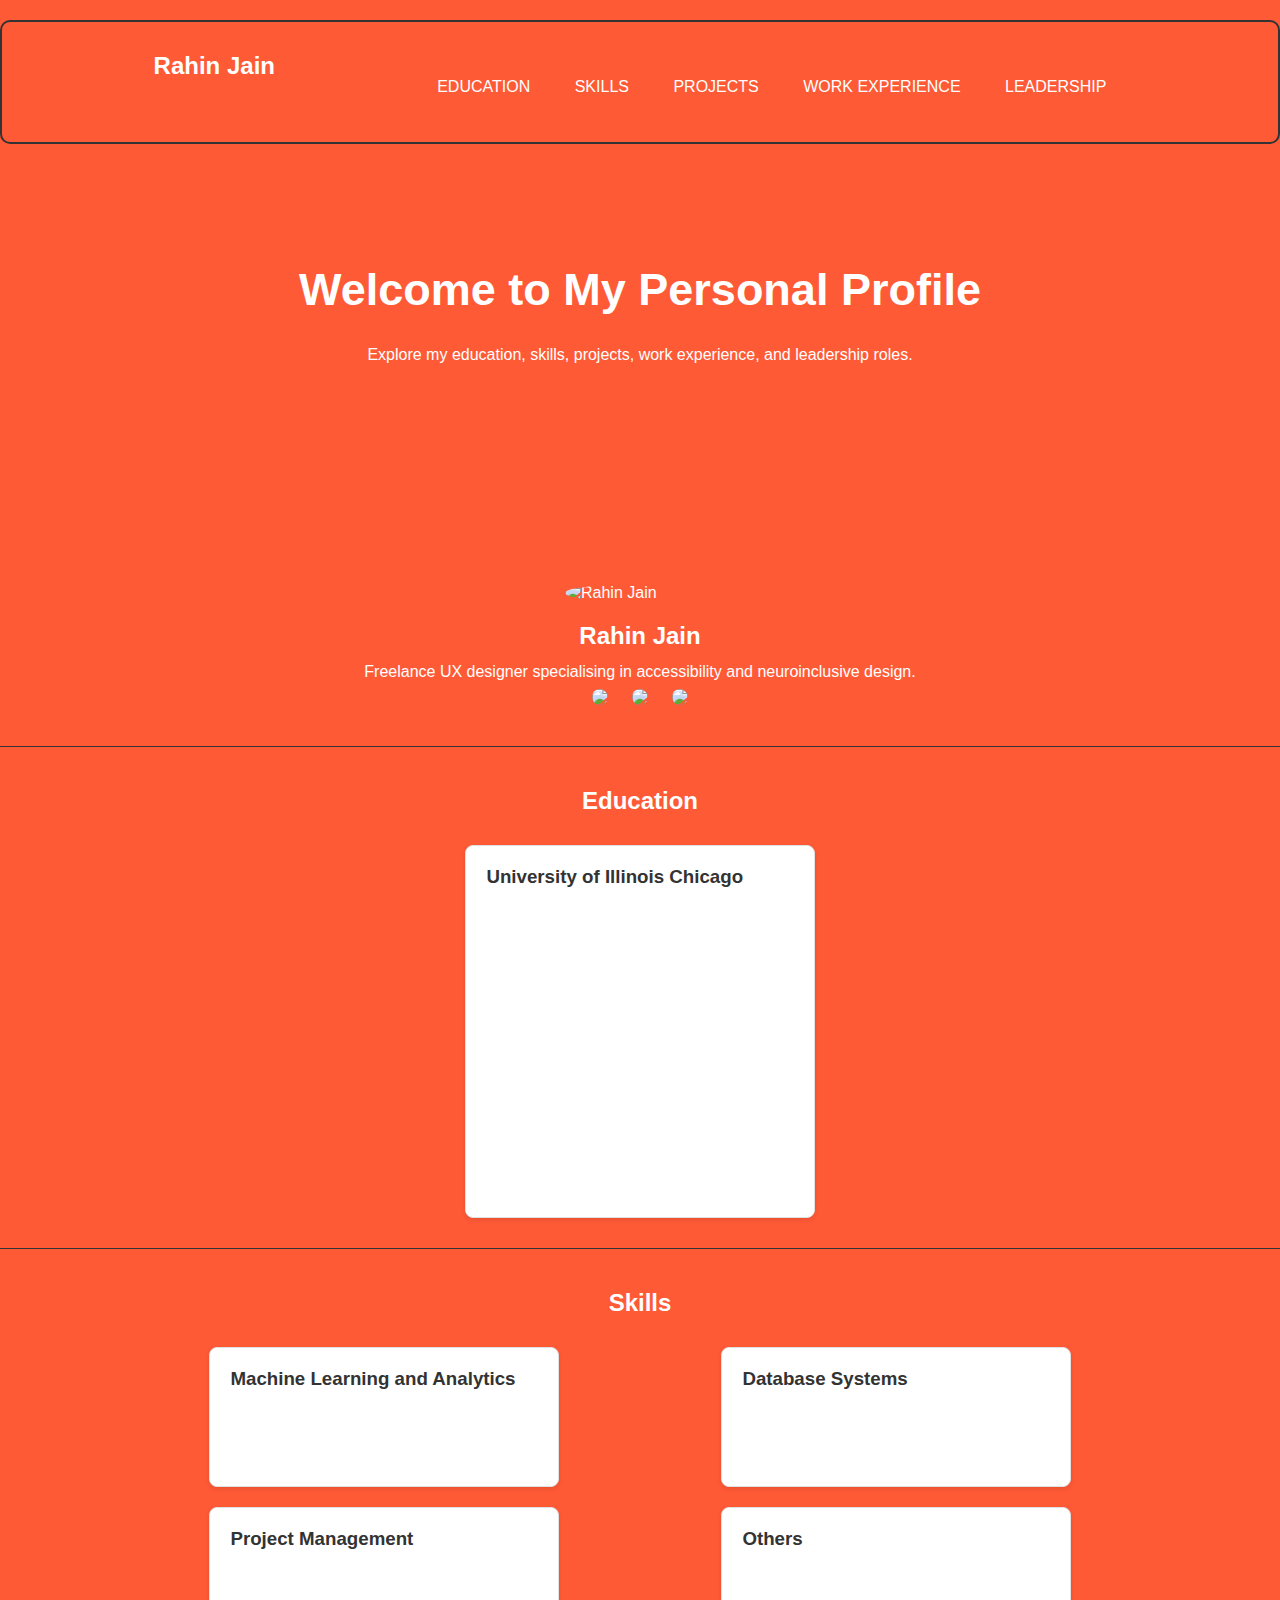
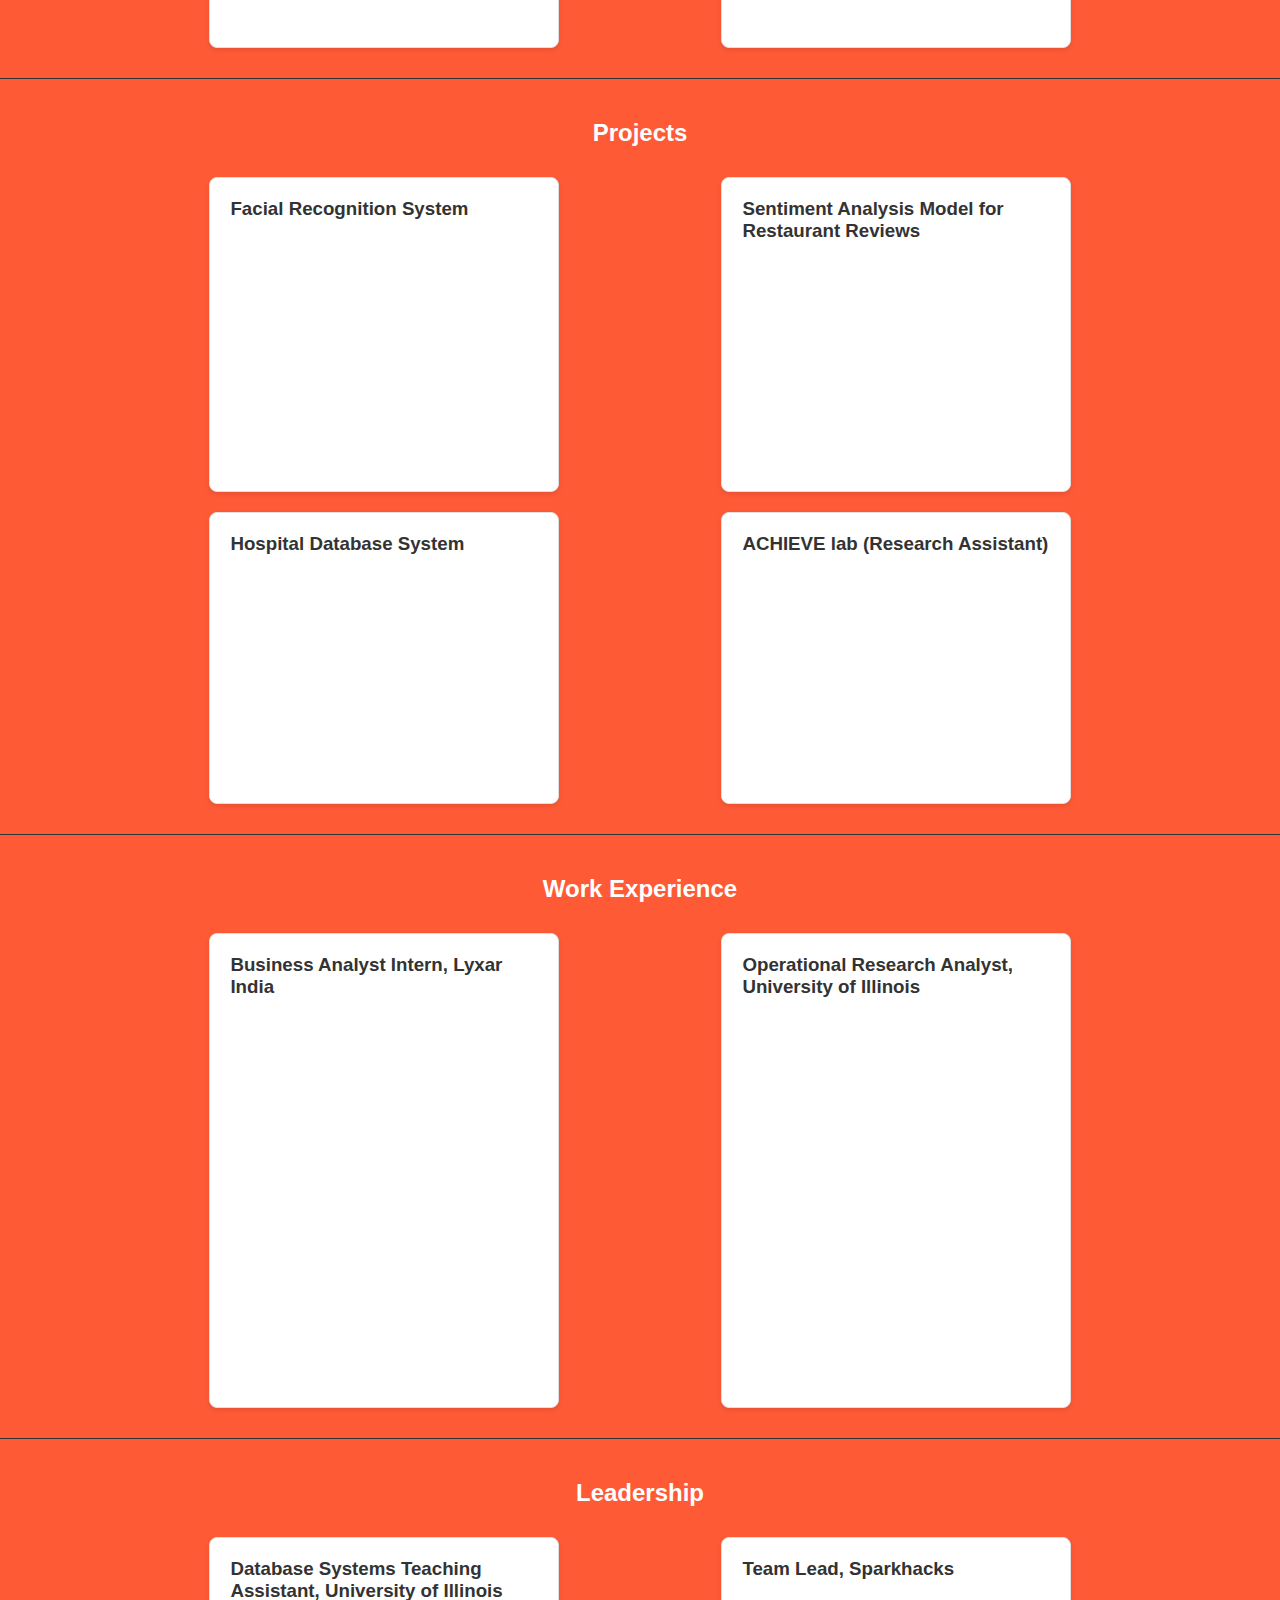
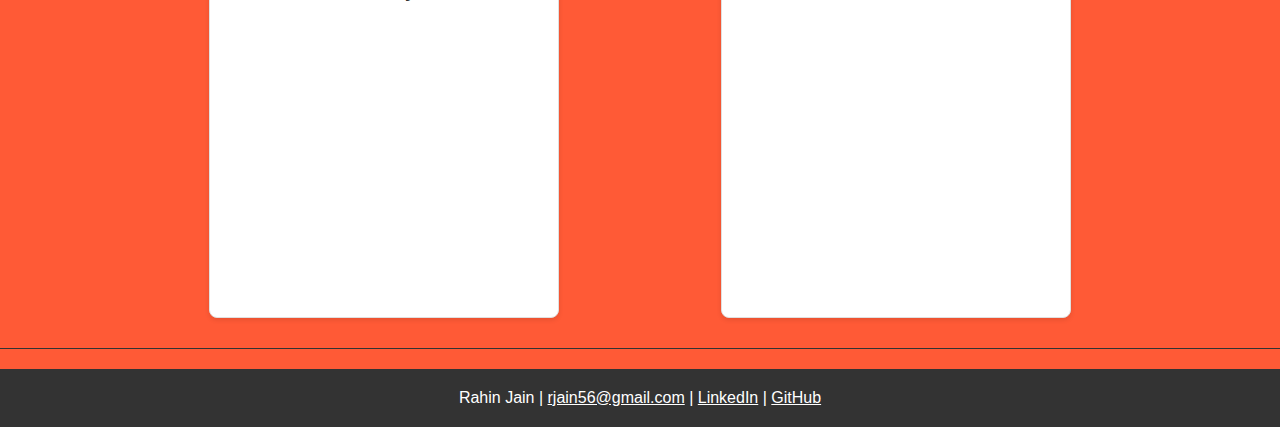
==== index.html @ bc5d3da3 "Update index.html" ====
<!DOCTYPE html>
<html lang="en">
<head>
    <meta charset="UTF-8">
    <meta name="viewport" content="width=device-width, initial-scale=1.0">
    <title>Rahin Jain's Personal Profile</title>
    <style>
        body {
            font-family: 'Arial', sans-serif;
            margin: 0;
            padding: 0;
            background-color: #ff5a36;
            color: #fff;
        }
        .container {
            width: 80%;
            margin: auto;
            overflow: hidden;
        }
        header {
            background: #ff5a36;
            color: #fff;
            padding: 30px;
            border: 2px solid #333; /* Customize border width and color */
            margin: 20px 0; /* Customize margins around the header box */
            border-radius: 10px; /* Customize the corner rounding */
        }
        header a {
            color: #fff;
            text-decoration: none;
            text-transform: uppercase;
            font-size: 16px;
        }
        header ul {
            padding: 0;
            list-style: none;
        }
        header li {
            display: inline;
            padding: 0 20px 0 20px;
        }
        header #branding {
            float: left;
        }
        header #branding h1 {
            margin: 0;
            font-size: 24px;
        }
        header nav {
            float: right;
            margin-top: 10px;
        }
        .showcase {
            background: #ff5a36;
            color: #fff;
            height: 300px;
            text-align: center;
            padding-top: 100px;
        }
        .showcase h1 {
            font-size: 45px;
            margin-top: 0;
        }
        .section {
            padding: 20px 0;
            border-bottom: #333 1px solid;
            background: #ff5a36;
        }
        .section h2 {
            text-align: center;
            margin-bottom: 20px;
            color: #fff;
        }
        .section p {
            line-height: 1.5em;
            margin-bottom: 10px;
            color: #fff;
        }
        .section .section-content {
            display: flex;
            justify-content: space-around;
            flex-wrap: wrap;
        }
        .section .card {
            background: #fff;
            color: #333;
            border: 1px solid #e0e0e0;
            border-radius: 8px;
            box-shadow: 0 2px 5px rgba(0, 0, 0, 0.1);
            margin: 10px;
            padding: 20px;
            width: 30%;
        }
        .section .card h3 {
            margin-top: 0;
        }
        .contact-info {
            display: flex;
            justify-content: center;
            align-items: center;
            flex-direction: column;
        }
        .contact-info img {
            border-radius: 50%;
            margin-bottom: 15px;
        }
        .contact-info h2 {
            margin: 5px 0;
        }
        .contact-info p {
            margin: 5px 0;
        }
        .contact-info a {
            color: #fff;
            margin: 5px 10px;
            font-size: 24px;
            text-decoration: none;
        }
        footer {
            background: #333;
            color: #fff;
            text-align: center;
            padding: 20px 0;
            margin-top: 20px;
        }
        footer p {
            margin: 0;
        }
    </style>
</head>
<body>
<header>
    <div class="container">
        <div id="branding">
            <h1>Rahin Jain</h1>
        </div>
        <nav>
            <ul>
                <li><a href="#education">Education</a></li>
                <li><a href="#skills">Skills</a></li>
                <li><a href="#projects">Projects</a></li>
                <li><a href="#experience">Work Experience</a></li>
                <li><a href="#leadership">Leadership</a></li>
            </ul>
        </nav>
    </div>
</header>

<section class="showcase">
    <div class="container">
        <h1>Welcome to My Personal Profile</h1>
        <p>Explore my education, skills, projects, work experience, and leadership roles.</p>
    </div>
</section>

<section id="contact" class="section">
    <div class="container">
        <div class="contact-info">
            <img src="your-image-url" alt="Rahin Jain" width="150">
            <h2>Rahin Jain</h2>
            <p>Freelance UX designer specialising in accessibility and neuroinclusive design.</p>
            <div>
                <a href="mailto:rjain56@gmail.com"><img src="https://img.icons8.com/material-rounded/24/ffffff/filled-message.png" /></a>
                <a href="https://www.linkedin.com/in/rahinj/"><img src="https://img.icons8.com/material-rounded/24/ffffff/linkedin.png" /></a>
                <a href="https://github.com/JRahin735"><img src="https://img.icons8.com/material-rounded/24/ffffff/github.png" /></a>
            </div>
        </div>
    </div>
</section>

<section id="education" class="section">
    <div class="container">
        <h2>Education</h2>
        <div class="section-content">
            <div class="card">
                <h3>University of Illinois Chicago</h3>
                <p><strong>Bachelor of Science in Computer Science, Minor in Business Analytics</strong></p>
                <p>GPA: 3.9</p>
                <p>May 2025</p>
                <p>Chancellor’s Student Service and Leadership Award 2024</p>
                <p>Courses: Data Science, Data Visualization, Machine Learning, Linear Algebra, Database Systems, Cloud Computing</p>
            </div>
        </div>
    </div>
</section>

<section id="skills" class="section">
    <div class="container">
        <h2>Skills</h2>
        <div class="section-content">
            <div class="card">
                <h3>Machine Learning and Analytics</h3>
                <p>Python (Tensorflow, OpenCV, Seaborn, sklearn), Power BI, Excel</p>
            </div>
            <div class="card">
                <h3>Database Systems</h3>
                <p>Google Cloud Platform, SQL (servers, MySQL, SQLite), MongoDB</p>
            </div>
            <div class="card">
                <h3>Project Management</h3>
                <p>Trello, Budget Management, Documentation, PowerPoint</p>
            </div>
            <div class="card">
                <h3>Others</h3>
                <p>Java (Software Design), Scala (Cloud Computing), C/C++ (OOPS), GitHub</p>
            </div>
        </div>
    </div>
</section>

<section id="projects" class="section">
    <div class="container">
        <h2>Projects</h2>
        <div class="section-content">
            <div class="card">
                <h3>Facial Recognition System</h3>
                <p>Python: OpenCV, NumPy</p>
                <p>Trained an LBPH face recognizer, and implemented real-time face detection and recognition with a Haar Cascade.</p>
                <p>Automated the addition of unrecognized faces to retrain the recognizer for improving accuracy.</p>
            </div>
            <div class="card">
                <h3>Sentiment Analysis Model for Restaurant Reviews</h3>
                <p>Python: Tensorflow, sklearn</p>
                <p>Trained an ML model by implementing a neural network model to differentiate between positive/negative reviews.</p>
                <p>Utilized data pre-processing, tokenization, and LSTM architecture to achieve 88% accuracy and 36% loss.</p>
            </div>
            <div class="card">
                <h3>Hospital Database System</h3>
                <p>PHP, SQL</p>
                <p>Developed staff scheduling and progress tracking web applications using PHP and HTML/CSS/JS for hospitals.</p>
                <p>Integrated SQL database to the web application to allow efficient and real-time updation for varying users.</p>
            </div>
            <div class="card">
                <h3>ACHIEVE lab (Research Assistant)</h3>
                <p>Built object-oriented Python algorithms to find security issues in Verilog scripts and store in a MySQL database.</p>
                <p>Worked on AI algorithm improving efficiency of parser and providing possible fixes to issues logged in database.</p>
            </div>
        </div>
    </div>
</section>

<section id="experience" class="section">
    <div class="container">
        <h2>Work Experience</h2>
        <div class="section-content">
            <div class="card">
                <h3>Business Analyst Intern, Lyxar India</h3>
                <p>June 2024 - July 2024</p>
                <p>Achieved a 10% reduction in procurement costs by analyzing Chinese suppliers’ prices and shipping costs of hydraulic equipment and machinery and comparing them with manufacturing costs in India to optimize operations.</p>
                <p>Utilized Excel to analyze sales margins across diverse products, to determine the most profitable products.</p>
            </div>
            <div class="card">
                <h3>Operational Research Analyst, University of Illinois</h3>
                <p>July 2023 - May 2024</p>
                <p>Analyzed survey results curated from 2K+ stakeholders and identified issues with campus services using Power BI.</p>
                <p>Utilized PowerPoint to present research findings and pitched data-driven operational changes in student orientation and resource allocation to campus management in meetings and “Flame” conferences.</p>
                <p>Applied research results to ensure that the launch of new services meets current requirements.</p>
            </div>
        </div>
    </div>
</section>

<section id="leadership" class="section">
    <div class="container">
        <h2>Leadership</h2>
        <div class="section-content">
            <div class="card">
                <h3>Database Systems Teaching Assistant, University of Illinois</h3>
                <p>January 2023 - May 2024</p>
                <p>Guided 60 students with SQL/MongoDB database designs, and REST APIs, and helped establish GCP connections.</p>
                <p>Mentored students for technical projects by debugging, giving design feedback, and leading ideation workshops.</p>
            </div>
            <div class="card">
                <h3>Team Lead, Sparkhacks</h3>
                <p>August 2023 - February 2024</p>
                <p>Managed a team of 5 in an agile environment utilizing Trello for tasks, milestones, and deadline management.</p>
                <p>Negotiated sponsor agreements and maintained communication to ensure project funding and stay within a budget.</p>
                <p>Developed comprehensive documentation to streamline competition procedures, guidelines, and rules.</p>
            </div>
        </div>
    </div>
</section>

<footer>
    <div class="container">
        <p>Rahin Jain | <a href="mailto:rjain56@gmail.com" style="color: #fff;">rjain56@gmail.com</a> | <a href="https://www.linkedin.com/in/rahinj/" style="color: #fff;">LinkedIn</a> | <a href="https://github.com/JRahin735" style="color: #fff;">GitHub</a></p>
    </div>
</footer>
</body>
</html>
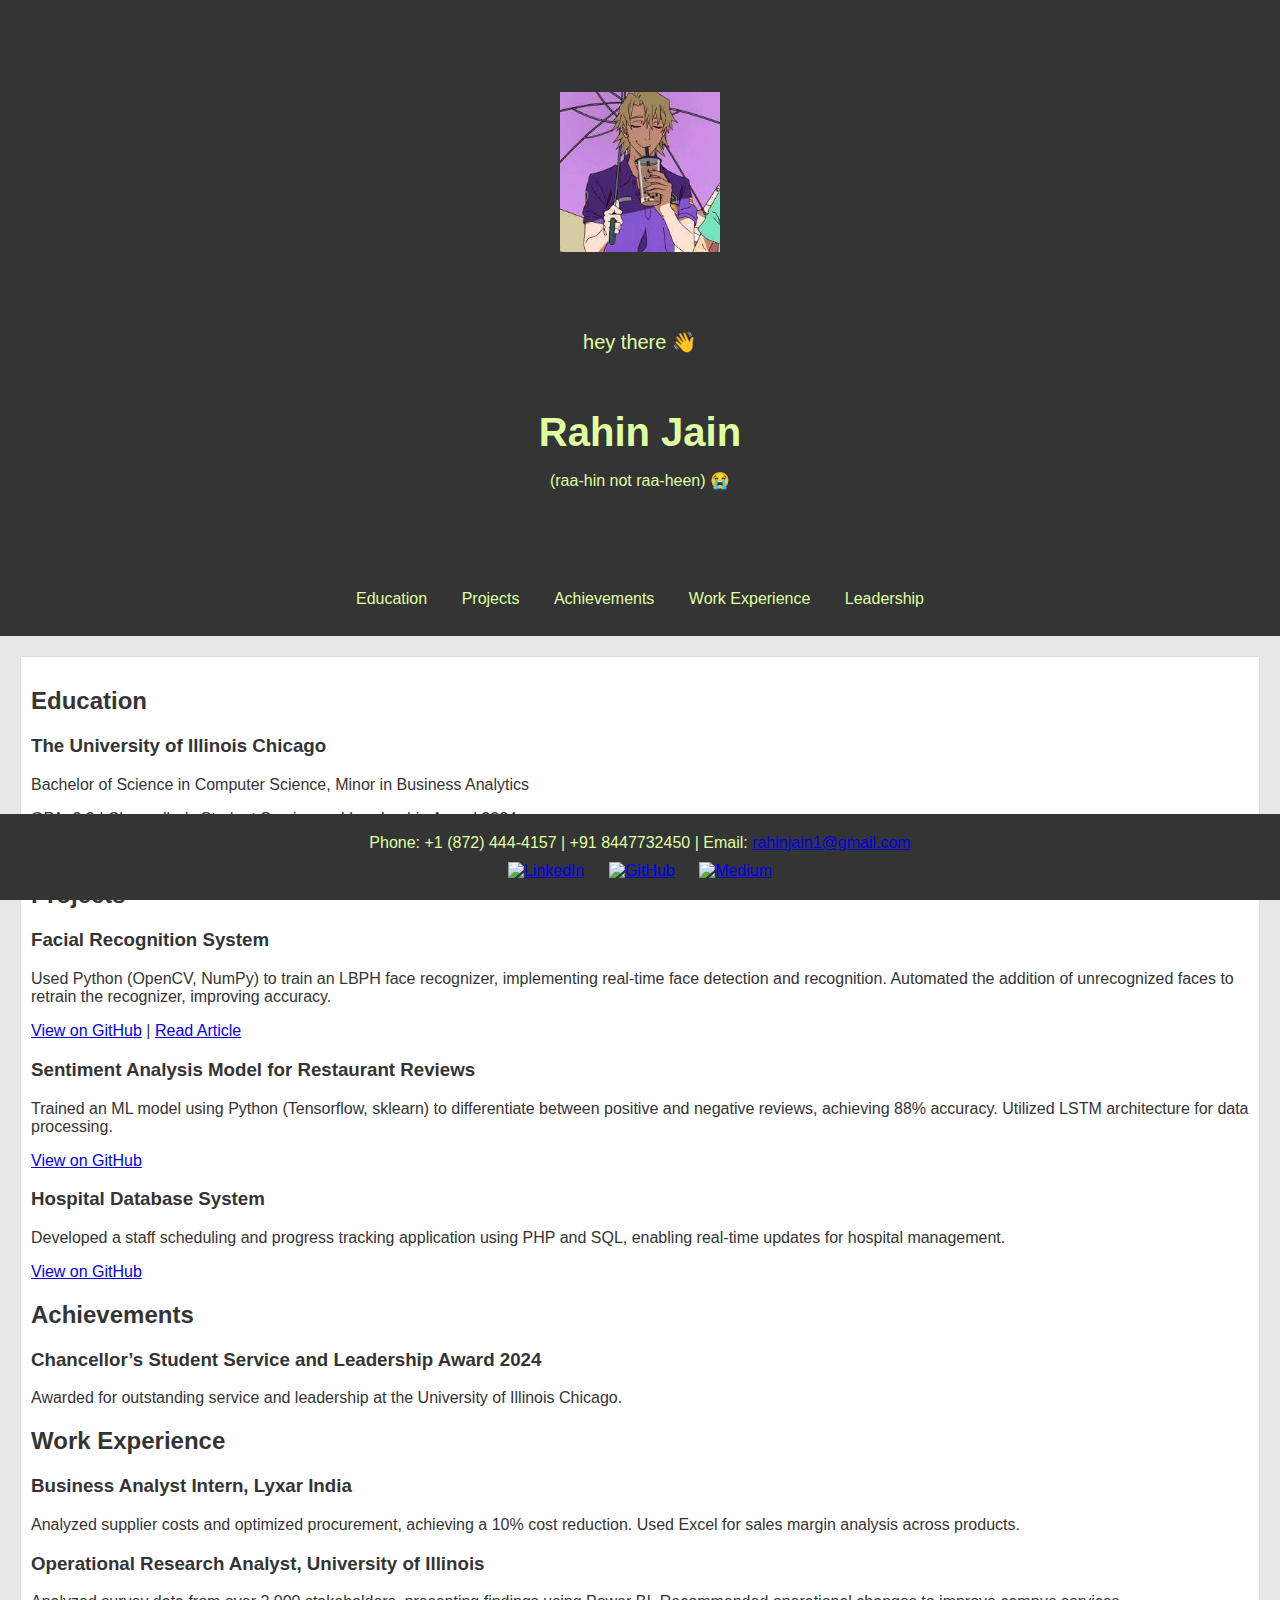
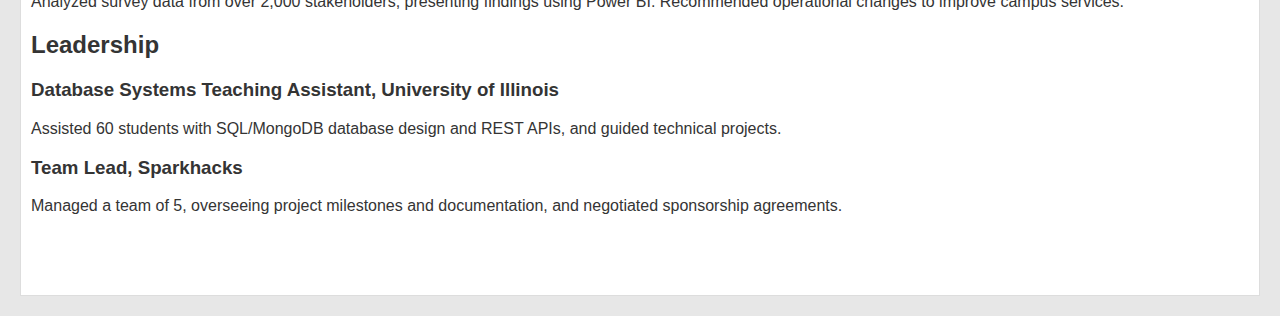
==== commit 851df786: "iteration 2" ====
--- a/index.html
+++ b/index.html
@@ -3,287 +3,114 @@
 <head>
     <meta charset="UTF-8">
     <meta name="viewport" content="width=device-width, initial-scale=1.0">
-    <title>Rahin Jain's Personal Profile</title>
-    <style>
-        body {
-            font-family: 'Arial', sans-serif;
-            margin: 0;
-            padding: 0;
-            background-color: #ff5a36;
-            color: #fff;
-        }
-        .container {
-            width: 80%;
-            margin: auto;
-            overflow: hidden;
-        }
-        header {
-            background: #ff5a36;
-            color: #fff;
-            padding: 30px;
-            border: 2px solid #333; /* Customize border width and color */
-            margin: 20px 0; /* Customize margins around the header box */
-            border-radius: 10px; /* Customize the corner rounding */
-        }
-        header a {
-            color: #fff;
-            text-decoration: none;
-            text-transform: uppercase;
-            font-size: 16px;
-        }
-        header ul {
-            padding: 0;
-            list-style: none;
-        }
-        header li {
-            display: inline;
-            padding: 0 20px 0 20px;
-        }
-        header #branding {
-            float: left;
-        }
-        header #branding h1 {
-            margin: 0;
-            font-size: 24px;
-        }
-        header nav {
-            float: right;
-            margin-top: 10px;
-        }
-        .showcase {
-            background: #ff5a36;
-            color: #fff;
-            height: 300px;
-            text-align: center;
-            padding-top: 100px;
-        }
-        .showcase h1 {
-            font-size: 45px;
-            margin-top: 0;
-        }
-        .section {
-            padding: 20px 0;
-            border-bottom: #333 1px solid;
-            background: #ff5a36;
-        }
-        .section h2 {
-            text-align: center;
-            margin-bottom: 20px;
-            color: #fff;
-        }
-        .section p {
-            line-height: 1.5em;
-            margin-bottom: 10px;
-            color: #fff;
-        }
-        .section .section-content {
-            display: flex;
-            justify-content: space-around;
-            flex-wrap: wrap;
-        }
-        .section .card {
-            background: #fff;
-            color: #333;
-            border: 1px solid #e0e0e0;
-            border-radius: 8px;
-            box-shadow: 0 2px 5px rgba(0, 0, 0, 0.1);
-            margin: 10px;
-            padding: 20px;
-            width: 30%;
-        }
-        .section .card h3 {
-            margin-top: 0;
-        }
-        .contact-info {
-            display: flex;
-            justify-content: center;
-            align-items: center;
-            flex-direction: column;
-        }
-        .contact-info img {
-            border-radius: 50%;
-            margin-bottom: 15px;
-        }
-        .contact-info h2 {
-            margin: 5px 0;
-        }
-        .contact-info p {
-            margin: 5px 0;
-        }
-        .contact-info a {
-            color: #fff;
-            margin: 5px 10px;
-            font-size: 24px;
-            text-decoration: none;
-        }
-        footer {
-            background: #333;
-            color: #fff;
-            text-align: center;
-            padding: 20px 0;
-            margin-top: 20px;
-        }
-        footer p {
-            margin: 0;
-        }
-    </style>
+    <title>Rahin Jain - Portfolio</title>
+    <link rel="stylesheet" href="styles.css">
 </head>
 <body>
 <header>
-    <div class="container">
-        <div id="branding">
-            <h1>Rahin Jain</h1>
-        </div>
-        <nav>
-            <ul>
-                <li><a href="#education">Education</a></li>
-                <li><a href="#skills">Skills</a></li>
-                <li><a href="#projects">Projects</a></li>
-                <li><a href="#experience">Work Experience</a></li>
-                <li><a href="#leadership">Leadership</a></li>
-            </ul>
-        </nav>
+    <div class="header-content">
+        <br><br><br><br>
+        <img src="images/dp.jpeg" width="160" height="160">
+        <br><br><br><br>
+        <p style="font-size: 20px;">hey there <span class="wave">👋</span></p>
+        <br><br>
+        <h1>Rahin Jain</h1>
+        <p>(raa-hin not raa-heen) &#128557; </p>
+        <br><br><br>
     </div>
 </header>
 
-<section class="showcase">
-    <div class="container">
-        <h1>Welcome to My Personal Profile</h1>
-        <p>Explore my education, skills, projects, work experience, and leadership roles.</p>
-    </div>
-</section>
+<nav>
+    <ul>
+        <li><a href="#education">Education</a></li>
+        <li><a href="#projects">Projects</a></li>
+        <li><a href="#achievements">Achievements</a></li>
+        <li><a href="#work-experience">Work Experience</a></li>
+        <li><a href="#leadership">Leadership</a></li>
+    </ul>
+    <br>
+</nav>
 
-<section id="contact" class="section">
-    <div class="container">
+<main>
+    <section id="education">
+        <h2>Education</h2>
+        <div class="education-item">
+            <h3>The University of Illinois Chicago</h3>
+            <p>Bachelor of Science in Computer Science, Minor in Business Analytics</p>
+            <p>GPA: 3.9 | Chancellor’s Student Service and Leadership Award 2024</p>
+            <p>Courses: Data Science, Data Visualization, Machine Learning, Linear Algebra, Database Systems, Cloud Computing</p>
+        </div>
+    </section>
+
+    <section id="projects">
+        <h2>Projects</h2>
+        <div class="project-item">
+            <h3>Facial Recognition System</h3>
+            <p>Used Python (OpenCV, NumPy) to train an LBPH face recognizer, implementing real-time face detection and recognition. Automated the addition of unrecognized faces to retrain the recognizer, improving accuracy.</p>
+            <p><a href="https://github.com/satviko4/face_rec/tree/main" target="_blank">View on GitHub</a> | <a href="https://medium.com/@rahinjain1/the-future-of-indias-travel-infrastructure-embracing-facial-recognition-technology-f40a0c5b5e16" target="_blank">Read Article</a></p>
+        </div>
+        <div class="project-item">
+            <h3>Sentiment Analysis Model for Restaurant Reviews</h3>
+            <p>Trained an ML model using Python (Tensorflow, sklearn) to differentiate between positive and negative reviews, achieving 88% accuracy. Utilized LSTM architecture for data processing.</p>
+            <p><a href="https://github.com/JRahin735/sentiment-analysis/tree/main" target="_blank">View on GitHub</a></p>
+        </div>
+        <div class="project-item">
+            <h3>Hospital Database System</h3>
+            <p>Developed a staff scheduling and progress tracking application using PHP and SQL, enabling real-time updates for hospital management.</p>
+            <p><a href="https://github.com/JRahin735/Hospital-Database-System" target="_blank">View on GitHub</a></p>
+        </div>
+    </section>
+
+    <section id="achievements">
+        <h2>Achievements</h2>
+        <div class="achievement-item">
+            <h3>Chancellor’s Student Service and Leadership Award 2024</h3>
+            <p>Awarded for outstanding service and leadership at the University of Illinois Chicago.</p>
+        </div>
+    </section>
+
+    <section id="work-experience">
+        <h2>Work Experience</h2>
+        <div class="experience-item">
+            <h3>Business Analyst Intern, Lyxar India</h3>
+            <p>Analyzed supplier costs and optimized procurement, achieving a 10% cost reduction. Used Excel for sales margin analysis across products.</p>
+        </div>
+        <div class="experience-item">
+            <h3>Operational Research Analyst, University of Illinois</h3>
+            <p>Analyzed survey data from over 2,000 stakeholders, presenting findings using Power BI. Recommended operational changes to improve campus services.</p>
+        </div>
+    </section>
+
+    <section id="leadership">
+        <h2>Leadership</h2>
+        <div class="leadership-item">
+            <h3>Database Systems Teaching Assistant, University of Illinois</h3>
+            <p>Assisted 60 students with SQL/MongoDB database design and REST APIs, and guided technical projects.</p>
+        </div>
+        <div class="leadership-item">
+            <h3>Team Lead, Sparkhacks</h3>
+            <p>Managed a team of 5, overseeing project milestones and documentation, and negotiated sponsorship agreements.</p>
+        </div>
+        <br><br><br>
+    </section>
+</main>
+
+<footer>
+    <div class="footer-content">
         <div class="contact-info">
-            <img src="your-image-url" alt="Rahin Jain" width="150">
-            <h2>Rahin Jain</h2>
-            <p>Freelance UX designer specialising in accessibility and neuroinclusive design.</p>
-            <div>
-                <a href="mailto:rjain56@gmail.com"><img src="https://img.icons8.com/material-rounded/24/ffffff/filled-message.png" /></a>
-                <a href="https://www.linkedin.com/in/rahinj/"><img src="https://img.icons8.com/material-rounded/24/ffffff/linkedin.png" /></a>
-                <a href="https://github.com/JRahin735"><img src="https://img.icons8.com/material-rounded/24/ffffff/github.png" /></a>
+            <p>Phone: +1 (872) 444-4157 | +91 8447732450 | Email: <a href="mailto:rahinjain1@gmail.com">rahinjain1@gmail.com</a></p>
+            <div class="social-media">
+                <a href="https://www.linkedin.com/in/rahinj/" target="_blank">
+                    <img src="icons/ln-Blue-96.png" alt="LinkedIn">
+                </a>
+                <a href="https://github.com/JRahin735" target="_blank">
+                    <img src="icons/github.jpg" alt="GitHub">
+                </a>
+                <a href="https://medium.com/@rahinjain1" target="_blank">
+                    <img src="icons/medium.jpeg" alt="Medium">
+                </a>
             </div>
         </div>
-    </div>
-</section>
-
-<section id="education" class="section">
-    <div class="container">
-        <h2>Education</h2>
-        <div class="section-content">
-            <div class="card">
-                <h3>University of Illinois Chicago</h3>
-                <p><strong>Bachelor of Science in Computer Science, Minor in Business Analytics</strong></p>
-                <p>GPA: 3.9</p>
-                <p>May 2025</p>
-                <p>Chancellor’s Student Service and Leadership Award 2024</p>
-                <p>Courses: Data Science, Data Visualization, Machine Learning, Linear Algebra, Database Systems, Cloud Computing</p>
-            </div>
-        </div>
-    </div>
-</section>
-
-<section id="skills" class="section">
-    <div class="container">
-        <h2>Skills</h2>
-        <div class="section-content">
-            <div class="card">
-                <h3>Machine Learning and Analytics</h3>
-                <p>Python (Tensorflow, OpenCV, Seaborn, sklearn), Power BI, Excel</p>
-            </div>
-            <div class="card">
-                <h3>Database Systems</h3>
-                <p>Google Cloud Platform, SQL (servers, MySQL, SQLite), MongoDB</p>
-            </div>
-            <div class="card">
-                <h3>Project Management</h3>
-                <p>Trello, Budget Management, Documentation, PowerPoint</p>
-            </div>
-            <div class="card">
-                <h3>Others</h3>
-                <p>Java (Software Design), Scala (Cloud Computing), C/C++ (OOPS), GitHub</p>
-            </div>
-        </div>
-    </div>
-</section>
-
-<section id="projects" class="section">
-    <div class="container">
-        <h2>Projects</h2>
-        <div class="section-content">
-            <div class="card">
-                <h3>Facial Recognition System</h3>
-                <p>Python: OpenCV, NumPy</p>
-                <p>Trained an LBPH face recognizer, and implemented real-time face detection and recognition with a Haar Cascade.</p>
-                <p>Automated the addition of unrecognized faces to retrain the recognizer for improving accuracy.</p>
-            </div>
-            <div class="card">
-                <h3>Sentiment Analysis Model for Restaurant Reviews</h3>
-                <p>Python: Tensorflow, sklearn</p>
-                <p>Trained an ML model by implementing a neural network model to differentiate between positive/negative reviews.</p>
-                <p>Utilized data pre-processing, tokenization, and LSTM architecture to achieve 88% accuracy and 36% loss.</p>
-            </div>
-            <div class="card">
-                <h3>Hospital Database System</h3>
-                <p>PHP, SQL</p>
-                <p>Developed staff scheduling and progress tracking web applications using PHP and HTML/CSS/JS for hospitals.</p>
-                <p>Integrated SQL database to the web application to allow efficient and real-time updation for varying users.</p>
-            </div>
-            <div class="card">
-                <h3>ACHIEVE lab (Research Assistant)</h3>
-                <p>Built object-oriented Python algorithms to find security issues in Verilog scripts and store in a MySQL database.</p>
-                <p>Worked on AI algorithm improving efficiency of parser and providing possible fixes to issues logged in database.</p>
-            </div>
-        </div>
-    </div>
-</section>
-
-<section id="experience" class="section">
-    <div class="container">
-        <h2>Work Experience</h2>
-        <div class="section-content">
-            <div class="card">
-                <h3>Business Analyst Intern, Lyxar India</h3>
-                <p>June 2024 - July 2024</p>
-                <p>Achieved a 10% reduction in procurement costs by analyzing Chinese suppliers’ prices and shipping costs of hydraulic equipment and machinery and comparing them with manufacturing costs in India to optimize operations.</p>
-                <p>Utilized Excel to analyze sales margins across diverse products, to determine the most profitable products.</p>
-            </div>
-            <div class="card">
-                <h3>Operational Research Analyst, University of Illinois</h3>
-                <p>July 2023 - May 2024</p>
-                <p>Analyzed survey results curated from 2K+ stakeholders and identified issues with campus services using Power BI.</p>
-                <p>Utilized PowerPoint to present research findings and pitched data-driven operational changes in student orientation and resource allocation to campus management in meetings and “Flame” conferences.</p>
-                <p>Applied research results to ensure that the launch of new services meets current requirements.</p>
-            </div>
-        </div>
-    </div>
-</section>
-
-<section id="leadership" class="section">
-    <div class="container">
-        <h2>Leadership</h2>
-        <div class="section-content">
-            <div class="card">
-                <h3>Database Systems Teaching Assistant, University of Illinois</h3>
-                <p>January 2023 - May 2024</p>
-                <p>Guided 60 students with SQL/MongoDB database designs, and REST APIs, and helped establish GCP connections.</p>
-                <p>Mentored students for technical projects by debugging, giving design feedback, and leading ideation workshops.</p>
-            </div>
-            <div class="card">
-                <h3>Team Lead, Sparkhacks</h3>
-                <p>August 2023 - February 2024</p>
-                <p>Managed a team of 5 in an agile environment utilizing Trello for tasks, milestones, and deadline management.</p>
-                <p>Negotiated sponsor agreements and maintained communication to ensure project funding and stay within a budget.</p>
-                <p>Developed comprehensive documentation to streamline competition procedures, guidelines, and rules.</p>
-            </div>
-        </div>
-    </div>
-</section>
-
-<footer>
-    <div class="container">
-        <p>Rahin Jain | <a href="mailto:rjain56@gmail.com" style="color: #fff;">rjain56@gmail.com</a> | <a href="https://www.linkedin.com/in/rahinj/" style="color: #fff;">LinkedIn</a> | <a href="https://github.com/JRahin735" style="color: #fff;">GitHub</a></p>
     </div>
 </footer>
 </body>
--- a/styles.css
+++ b/styles.css
@@ -0,0 +1,125 @@
+/* General Styles */
+body {
+    font-family: Arial, sans-serif;
+    color: #343434; /* Highlight color */
+    background-color: #E7E7E7; /* Main color */
+    margin: 0;
+    padding: 0;
+}
+
+/* Header */
+header {
+    background-color: #343434; /* Highlight color */
+    color: #DFFFA2; /* Secondary color */
+    padding: 20px 0;
+    text-align: center;
+}
+
+.header-content h1 {
+    margin: 0;
+    font-size: 2.5em;
+}
+
+.header-content .contact-info {
+    margin: 10px 0;
+}
+
+.header-content .contact-info p {
+    margin: 5px 0;
+}
+
+.header-content .contact-info a {
+    color: #DFFFA2; /* Secondary color */
+    text-decoration: none;
+}
+
+.header-content .contact-info a:hover {
+    text-decoration: underline;
+}
+
+.header-content .social-media {
+    margin-top: 10px;
+}
+
+.header-content .social-media a {
+    margin: 0 10px;
+    display: inline-block;
+}
+
+.header-content .social-media img {
+    width: 24px;
+    height: 24px;
+}
+
+/* Navigation */
+nav {
+    background-color: #343434; /* Highlight color */
+    color: #DFFFA2; /* Secondary color */
+    text-align: center;
+    padding: 10px 0;
+}
+
+nav ul {
+    list-style-type: none;
+    margin: 0;
+    padding: 0;
+}
+
+nav ul li {
+    display: inline;
+    margin: 0 15px;
+}
+
+nav ul li a {
+    color: #DFFFA2; /* Secondary color */
+    text-decoration: none;
+}
+
+nav ul li a:hover {
+    text-decoration: underline;
+}
+
+/* Main Content */
+main {
+    margin: 20px;
+    padding: 10px;
+    background-color: #fff;
+    border: 1px solid #ddd;
+}
+
+h2 {
+    color: #343434; /* Secondary color */
+}
+
+/* Footer */
+footer {
+    background-color: #343434; /* Highlight color */
+    color: #DFFFA2; /* Secondary color */
+    text-align: center;
+    padding: 20px 0;
+    position: fixed;
+    bottom: 0;
+    width: 100%;
+}
+
+.footer-content {
+    margin: 0 auto;
+}
+
+.footer-content p {
+    margin: 0;
+}
+
+.footer-content .social-media {
+    margin-top: 10px;
+}
+
+.footer-content .social-media a {
+    margin: 0 10px;
+    display: inline-block;
+}
+
+.footer-content .social-media img {
+    width: 24px;
+    height: 24px;
+}
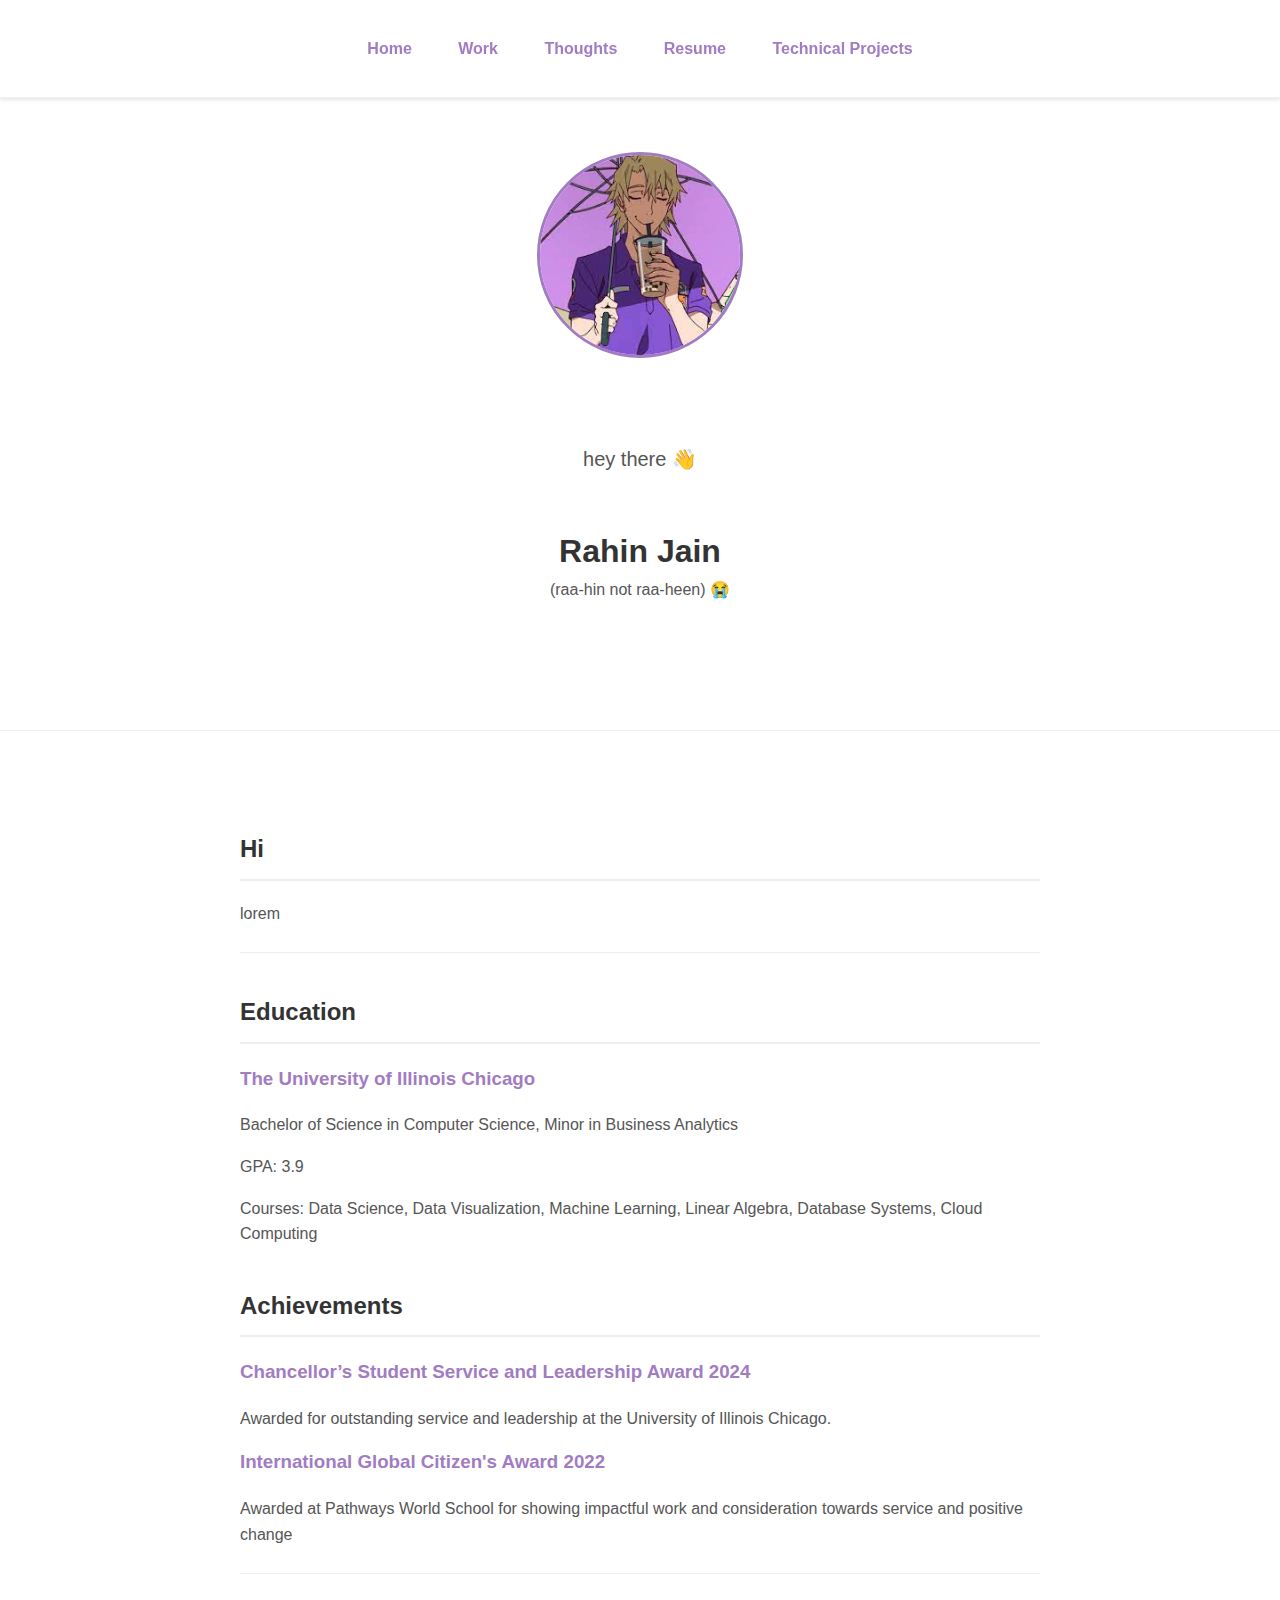
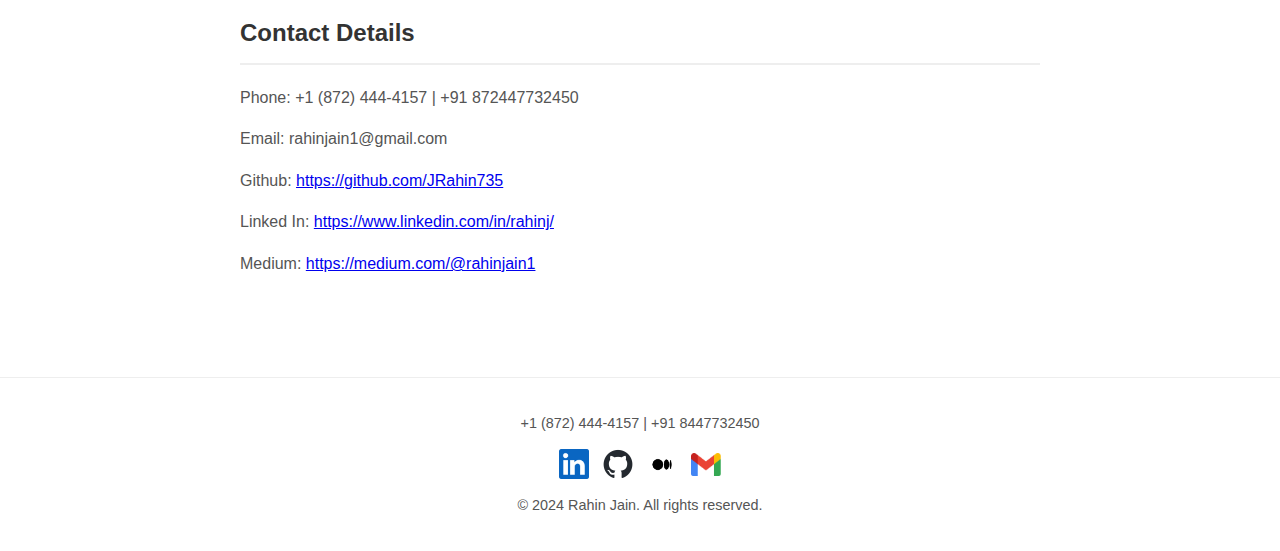
==== commit e874f7de: "iteration 3" ====
--- a/index.html
+++ b/index.html
@@ -22,42 +22,32 @@
 
 <nav>
     <ul>
-        <li><a href="#education">Education</a></li>
-        <li><a href="#projects">Projects</a></li>
-        <li><a href="#achievements">Achievements</a></li>
-        <li><a href="#work-experience">Work Experience</a></li>
-        <li><a href="#leadership">Leadership</a></li>
+        <br>
+        <li><a href="index.html">Home</a></li>
+        <li><a href="work.html">Work</a></li>
+        <li><a href="thoughts.html">Thoughts</a></li>
+        <li><a href="https://docs.google.com/document/d/1hs5q7yZegQMl2N3lbUw-YM56kZpPCYabzYlngYg8QCw/edit?usp=sharing">Resume</a></li>
+        <li><a href="projects.html">Technical Projects</a></li>
     </ul>
     <br>
 </nav>
 
 <main>
+
+    <section id="about">
+        <h2>Hi</h2>
+        <div class="achievement-item">
+            <p>lorem</p>
+        </div>
+    </section>
+
     <section id="education">
         <h2>Education</h2>
         <div class="education-item">
             <h3>The University of Illinois Chicago</h3>
             <p>Bachelor of Science in Computer Science, Minor in Business Analytics</p>
-            <p>GPA: 3.9 | Chancellor’s Student Service and Leadership Award 2024</p>
+            <p>GPA: 3.9 </p>
             <p>Courses: Data Science, Data Visualization, Machine Learning, Linear Algebra, Database Systems, Cloud Computing</p>
-        </div>
-    </section>
-
-    <section id="projects">
-        <h2>Projects</h2>
-        <div class="project-item">
-            <h3>Facial Recognition System</h3>
-            <p>Used Python (OpenCV, NumPy) to train an LBPH face recognizer, implementing real-time face detection and recognition. Automated the addition of unrecognized faces to retrain the recognizer, improving accuracy.</p>
-            <p><a href="https://github.com/satviko4/face_rec/tree/main" target="_blank">View on GitHub</a> | <a href="https://medium.com/@rahinjain1/the-future-of-indias-travel-infrastructure-embracing-facial-recognition-technology-f40a0c5b5e16" target="_blank">Read Article</a></p>
-        </div>
-        <div class="project-item">
-            <h3>Sentiment Analysis Model for Restaurant Reviews</h3>
-            <p>Trained an ML model using Python (Tensorflow, sklearn) to differentiate between positive and negative reviews, achieving 88% accuracy. Utilized LSTM architecture for data processing.</p>
-            <p><a href="https://github.com/JRahin735/sentiment-analysis/tree/main" target="_blank">View on GitHub</a></p>
-        </div>
-        <div class="project-item">
-            <h3>Hospital Database System</h3>
-            <p>Developed a staff scheduling and progress tracking application using PHP and SQL, enabling real-time updates for hospital management.</p>
-            <p><a href="https://github.com/JRahin735/Hospital-Database-System" target="_blank">View on GitHub</a></p>
         </div>
     </section>
 
@@ -66,49 +56,43 @@
         <div class="achievement-item">
             <h3>Chancellor’s Student Service and Leadership Award 2024</h3>
             <p>Awarded for outstanding service and leadership at the University of Illinois Chicago.</p>
+            <h3>International Global Citizen's Award 2022</h3>
+            <p>Awarded at Pathways World School for showing impactful work and consideration towards service and positive change</p>
+
         </div>
     </section>
 
-    <section id="work-experience">
-        <h2>Work Experience</h2>
-        <div class="experience-item">
-            <h3>Business Analyst Intern, Lyxar India</h3>
-            <p>Analyzed supplier costs and optimized procurement, achieving a 10% cost reduction. Used Excel for sales margin analysis across products.</p>
-        </div>
-        <div class="experience-item">
-            <h3>Operational Research Analyst, University of Illinois</h3>
-            <p>Analyzed survey data from over 2,000 stakeholders, presenting findings using Power BI. Recommended operational changes to improve campus services.</p>
+    <section id="contact">
+        <h2>Contact Details</h2>
+        <div class="contacts">
+            <p>Phone: +1 (872) 444-4157 | +91 872447732450</p>
+            <p>Email: rahinjain1@gmail.com</p>
+            <p>Github: <a href="https://github.com/JRahin735">https://github.com/JRahin735</a></p>
+            <p>Linked In: <a href="https://www.linkedin.com/in/rahinj/">https://www.linkedin.com/in/rahinj/</a></p>
+            <p>Medium: <a href="https://medium.com/@rahinjain1">https://medium.com/@rahinjain1</a></p>
         </div>
     </section>
 
-    <section id="leadership">
-        <h2>Leadership</h2>
-        <div class="leadership-item">
-            <h3>Database Systems Teaching Assistant, University of Illinois</h3>
-            <p>Assisted 60 students with SQL/MongoDB database design and REST APIs, and guided technical projects.</p>
-        </div>
-        <div class="leadership-item">
-            <h3>Team Lead, Sparkhacks</h3>
-            <p>Managed a team of 5, overseeing project milestones and documentation, and negotiated sponsorship agreements.</p>
-        </div>
-        <br><br><br>
-    </section>
 </main>
 
 <footer>
     <div class="footer-content">
         <div class="contact-info">
-            <p>Phone: +1 (872) 444-4157 | +91 8447732450 | Email: <a href="mailto:rahinjain1@gmail.com">rahinjain1@gmail.com</a></p>
+            <p>+1 (872) 444-4157 | +91 8447732450</p>
             <div class="social-media">
                 <a href="https://www.linkedin.com/in/rahinj/" target="_blank">
-                    <img src="icons/ln-Blue-96.png" alt="LinkedIn">
+                    <img src="images/In-Blue-96.png" alt="LinkedIn" width="15px">
                 </a>
                 <a href="https://github.com/JRahin735" target="_blank">
-                    <img src="icons/github.jpg" alt="GitHub">
+                    <img src="images/github-mark.png" alt="GitHub" width="15px">
                 </a>
                 <a href="https://medium.com/@rahinjain1" target="_blank">
-                    <img src="icons/medium.jpeg" alt="Medium">
+                    <img src="images/medium_black.png" alt="Medium" width="15px">
                 </a>
+                <a href="mailto:rahinjain1@gmail.com">
+                    <img src="images/gmail_logo.png" alt="Gmail" width="15px">
+                </a>
+                <p>&copy; 2024 Rahin Jain. All rights reserved.</p>
             </div>
         </div>
     </div>
--- a/styles.css
+++ b/styles.css
@@ -1,125 +1,128 @@
-/* General Styles */
+/* styles.css */
+
+/* General body styling */
 body {
-    font-family: Arial, sans-serif;
-    color: #343434; /* Highlight color */
-    background-color: #E7E7E7; /* Main color */
+    background-color: #FFFFFF; /* White */
+    color: #333; /* Dark gray for text */
+    font-family: 'Helvetica Neue', Arial, sans-serif;
+    margin: 0;
+    padding: 0;
+    line-height: 1.6;
+}
+
+/* Header styling */
+header {
+    background-color: #FFFFFF; /* White */
+    color: #333;
+    text-align: center;
+    padding: 50px 0;
+    border-bottom: 1px solid #eee; /* Subtle border for separation */
+    margin-bottom: 60px; /* Space for the sticky navbar */
+}
+
+.header-content img {
+    border-radius: 50%; /* Circular profile image */
+    border: 3px solid #A17CC2; /* Primary Purple accent */
+    width: 200px; /* Increased size for better visibility */
+    height: 200px; /* Ensure the aspect ratio remains square */
+}
+
+.header-content h1, .header-content p {
     margin: 0;
     padding: 0;
 }
 
-/* Header */
-header {
-    background-color: #343434; /* Highlight color */
-    color: #DFFFA2; /* Secondary color */
-    padding: 20px 0;
-    text-align: center;
-}
-
-.header-content h1 {
-    margin: 0;
-    font-size: 2.5em;
-}
-
-.header-content .contact-info {
-    margin: 10px 0;
-}
-
-.header-content .contact-info p {
-    margin: 5px 0;
-}
-
-.header-content .contact-info a {
-    color: #DFFFA2; /* Secondary color */
-    text-decoration: none;
-}
-
-.header-content .contact-info a:hover {
-    text-decoration: underline;
-}
-
-.header-content .social-media {
-    margin-top: 10px;
-}
-
-.header-content .social-media a {
-    margin: 0 10px;
-    display: inline-block;
-}
-
-.header-content .social-media img {
-    width: 24px;
-    height: 24px;
-}
-
-/* Navigation */
+/* Navigation menu styling */
 nav {
-    background-color: #343434; /* Highlight color */
-    color: #DFFFA2; /* Secondary color */
+    position: fixed;
+    top: 0;
+    width: 100%;
+    background-color: #FFFFFF; /* White */
+    border-bottom: 1px solid #eee;
+    box-shadow: 0 2px 4px rgba(0, 0, 0, 0.1);
+    z-index: 1000; /* Ensure it stays on top of other content */
     text-align: center;
     padding: 10px 0;
 }
 
 nav ul {
     list-style-type: none;
+    padding: 0;
     margin: 0;
-    padding: 0;
 }
 
 nav ul li {
     display: inline;
-    margin: 0 15px;
+    margin: 0 10px;
 }
 
 nav ul li a {
-    color: #DFFFA2; /* Secondary color */
+    text-decoration: none;
+    color: #A17CC2; /* Primary Purple for links */
+    font-weight: bold;
+    padding: 5px 10px;
+    border: 1px solid transparent;
+    transition: border 0.3s;
+}
+
+nav ul li a:hover {
+    border: 1px solid #A17CC2; /* Underline effect on hover */
+}
+
+/* Main content styling */
+main {
+    padding: 20px;
+    max-width: 800px;
+    margin: 40px auto;
+}
+
+section {
+    margin-bottom: 40px;
+}
+
+h2 {
+    color: #333;
+    border-bottom: 2px solid #eee;
+    padding-bottom: 10px;
+    margin-bottom: 20px;
+}
+
+h3 {
+    color: #A17CC2; /* Primary Purple for section headers */
+    margin-top: 0;
+}
+
+p, .project-item p {
+    color: #555; /* Lighter gray for body text */
+}
+
+.project-item, .experience-item, .achievement-item, .leadership-item {
+    margin-bottom: 20px;
+    padding-bottom: 10px;
+    border-bottom: 1px solid #eee;
+}
+
+/* Footer styling */
+footer {
+    background-color: #FFFFFF; /* White */
+    color: #777;
+    text-align: center;
+    padding: 20px 0;
+    border-top: 1px solid #eee;
+    font-size: 0.9em;
+}
+
+.social-media img {
+    margin: 0 5px;
+    width: 30px; /* Increased size for better visibility */
+    vertical-align: middle;
+}
+
+.social-media a {
+    color: #333;
     text-decoration: none;
 }
 
-nav ul li a:hover {
-    text-decoration: underline;
+.social-media a:hover {
+    color: #A17CC2;
 }
-
-/* Main Content */
-main {
-    margin: 20px;
-    padding: 10px;
-    background-color: #fff;
-    border: 1px solid #ddd;
-}
-
-h2 {
-    color: #343434; /* Secondary color */
-}
-
-/* Footer */
-footer {
-    background-color: #343434; /* Highlight color */
-    color: #DFFFA2; /* Secondary color */
-    text-align: center;
-    padding: 20px 0;
-    position: fixed;
-    bottom: 0;
-    width: 100%;
-}
-
-.footer-content {
-    margin: 0 auto;
-}
-
-.footer-content p {
-    margin: 0;
-}
-
-.footer-content .social-media {
-    margin-top: 10px;
-}
-
-.footer-content .social-media a {
-    margin: 0 10px;
-    display: inline-block;
-}
-
-.footer-content .social-media img {
-    width: 24px;
-    height: 24px;
-}
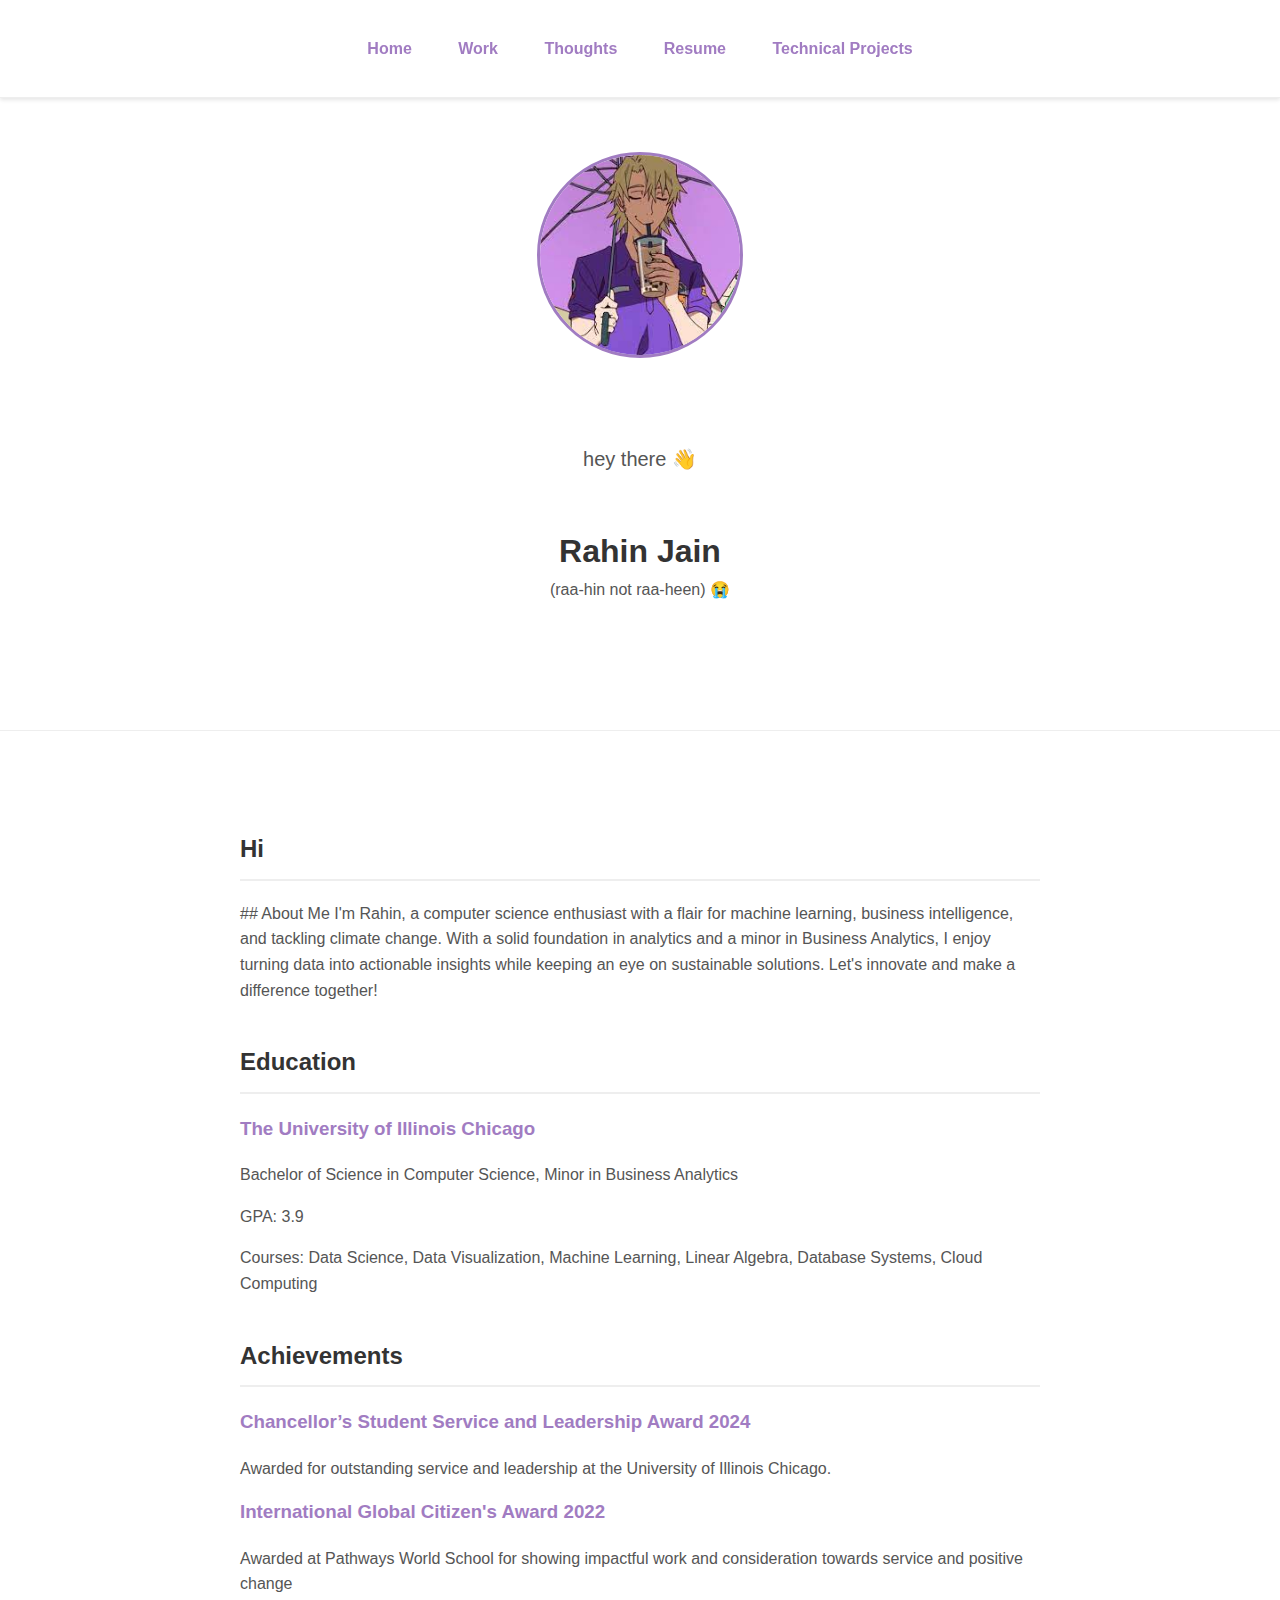
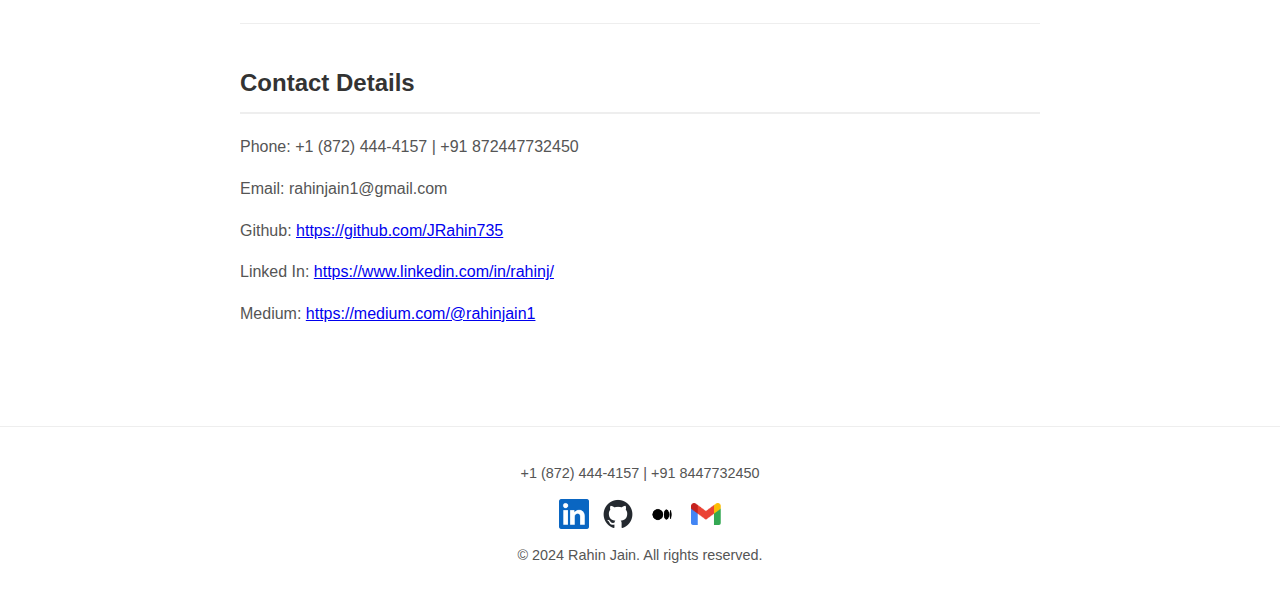
==== commit 8a5b2326: "updated" ====
--- a/index.html
+++ b/index.html
@@ -36,8 +36,10 @@
 
     <section id="about">
         <h2>Hi</h2>
-        <div class="achievement-item">
-            <p>lorem</p>
+        <div class="about-item">
+            <p>## About Me
+
+                I'm Rahin, a computer science enthusiast with a flair for machine learning, business intelligence, and tackling climate change. With a solid foundation in analytics and a minor in Business Analytics, I enjoy turning data into actionable insights while keeping an eye on sustainable solutions. Let's innovate and make a difference together!</p>
         </div>
     </section>
 
--- a/styles.css
+++ b/styles.css
@@ -126,3 +126,53 @@
 .social-media a:hover {
     color: #A17CC2;
 }
+
+/* Button styling */
+.read-more-btn {
+    background-color: #A17CC2; /* Primary Purple */
+    color: white;
+    border: none;
+    padding: 10px 20px;
+    text-align: center;
+    font-size: 16px;
+    font-weight: bold;
+    border-radius: 5px;
+    cursor: pointer;
+    transition: background-color 0.3s ease;
+}
+
+.read-more-btn:hover {
+    background-color: #895ca8; /* Darker shade for hover effect */
+}
+
+/* Image Grid styling */
+#image-grid {
+    margin: 60px 0;
+    text-align: center;
+}
+
+.grid-container {
+    display: grid;
+    grid-template-columns: repeat(auto-fit, minmax(150px, 1fr));
+    gap: 20px;
+    padding: 20px;
+    margin: 0 auto;
+    max-width: 1000px;
+}
+
+.grid-item {
+    overflow: hidden;
+    border: 2px solid #eee; /* Light gray border */
+    border-radius: 10px;
+}
+
+.grid-item img {
+    width: 100%;
+    height: auto;
+    display: block;
+    transition: transform 0.3s ease;
+}
+
+.grid-item:hover img {
+    transform: scale(1.1);
+}
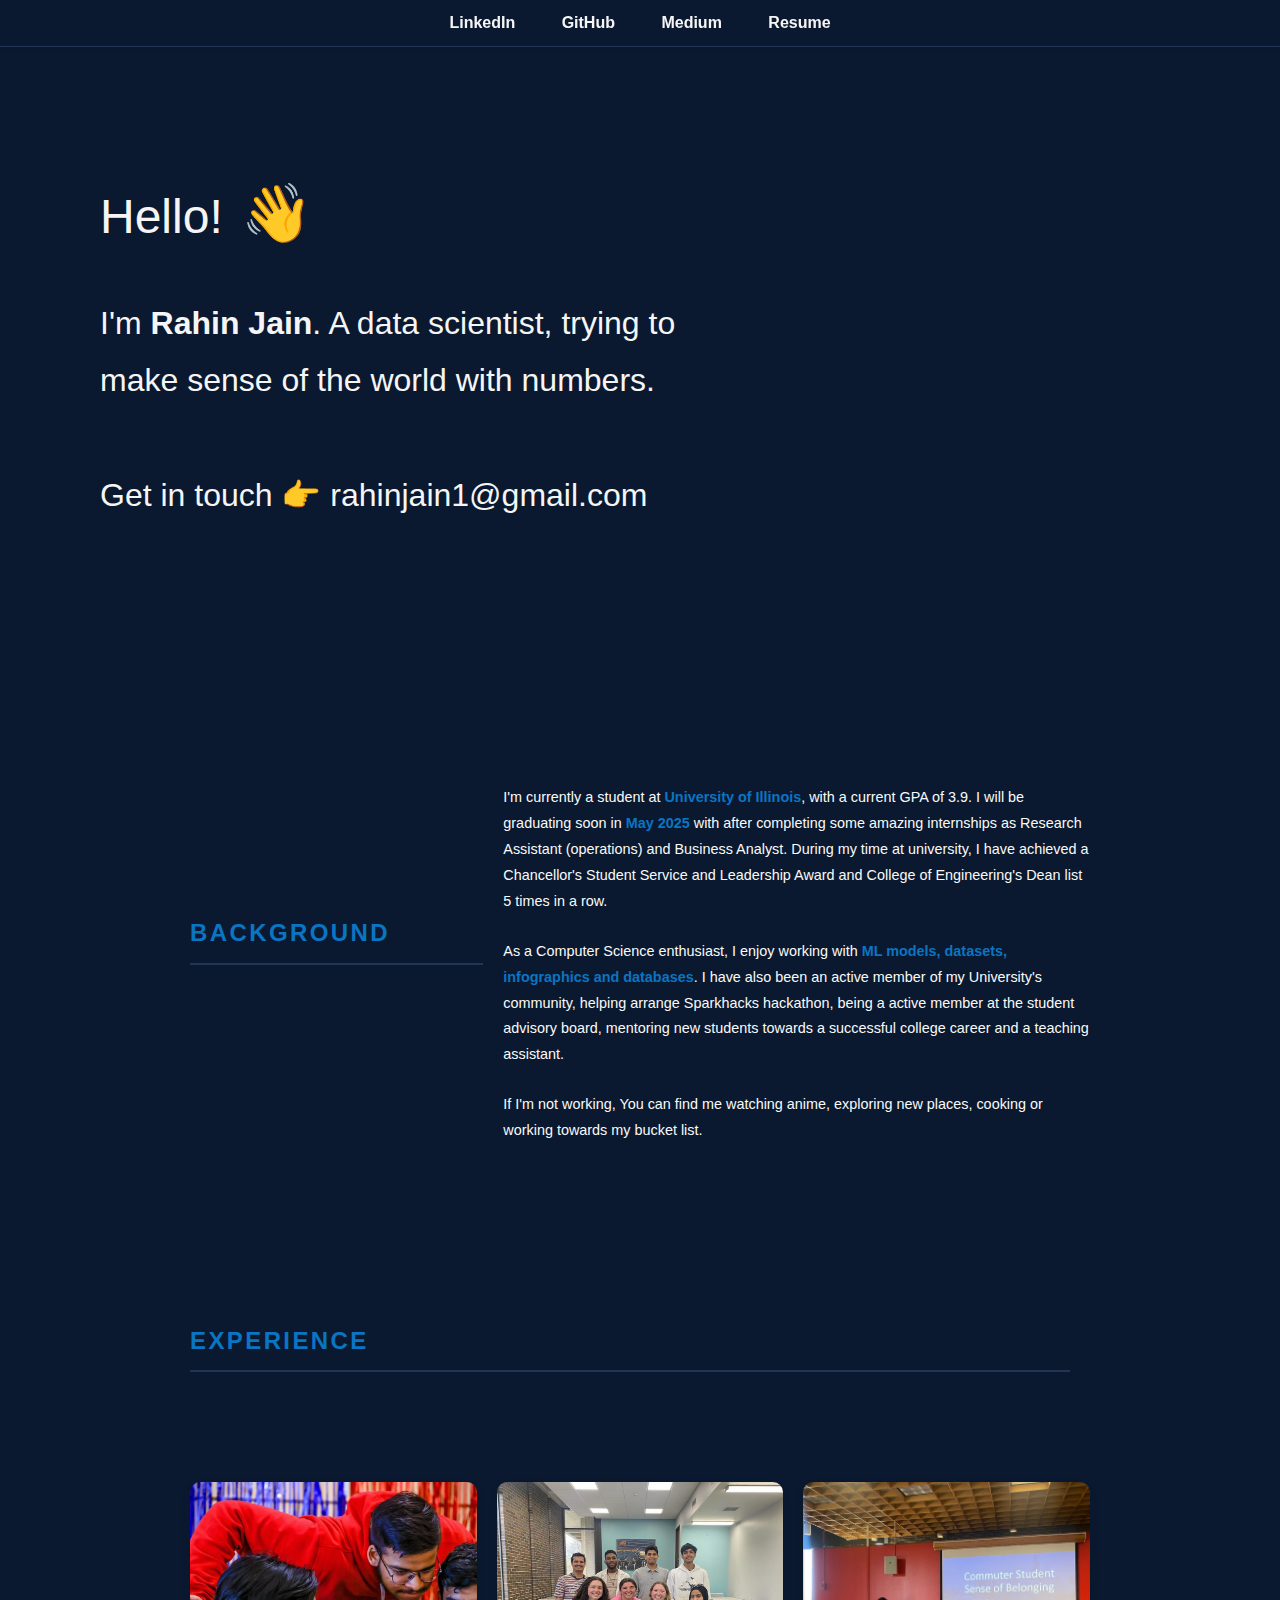
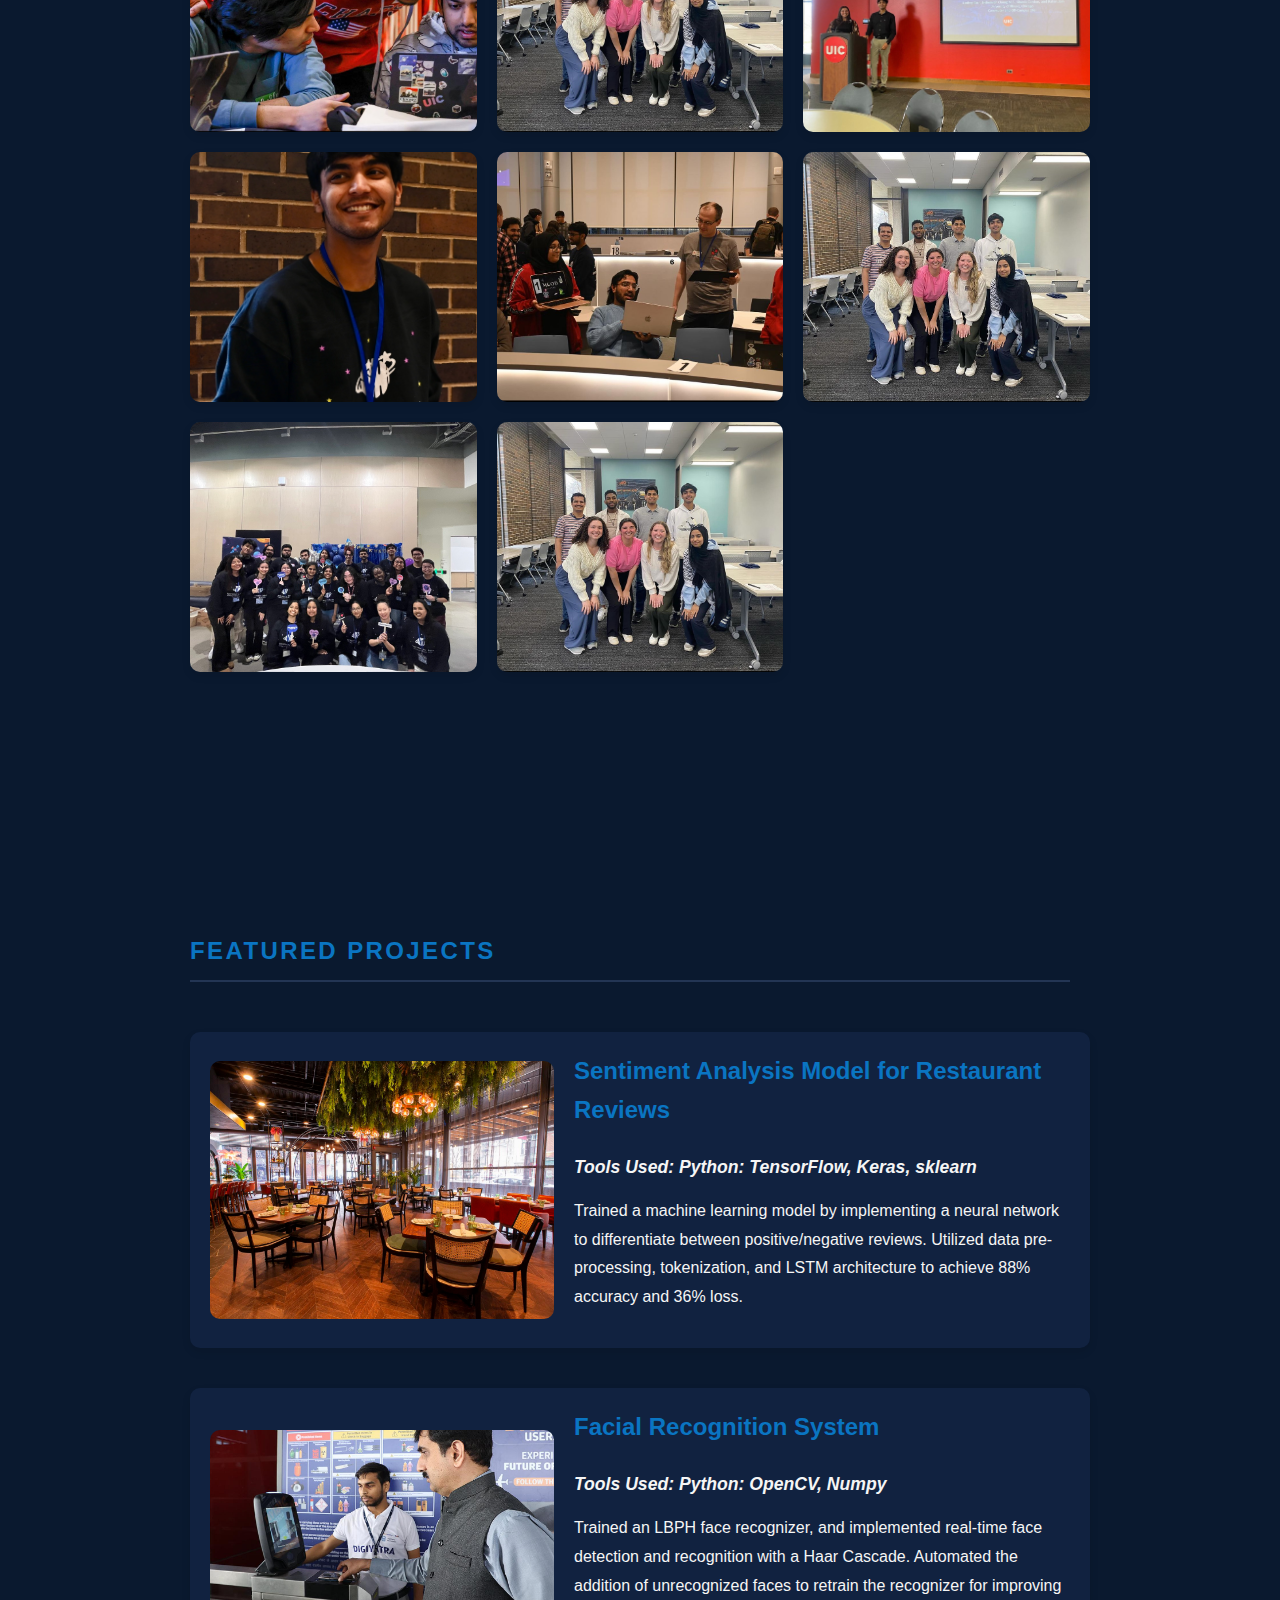
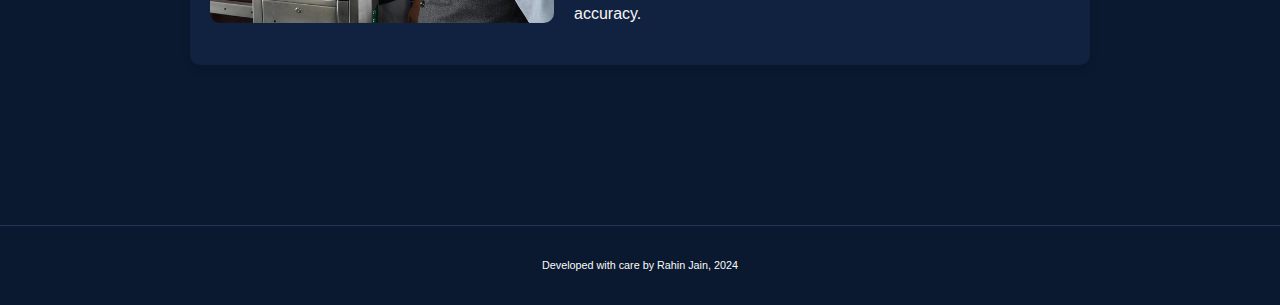
==== commit e582eac9: "v2" ====
--- a/index.html
+++ b/index.html
@@ -1,102 +1,162 @@
 <!DOCTYPE html>
 <html lang="en">
+
 <head>
     <meta charset="UTF-8">
     <meta name="viewport" content="width=device-width, initial-scale=1.0">
     <title>Rahin Jain - Portfolio</title>
     <link rel="stylesheet" href="styles.css">
 </head>
+
 <body>
 <header>
     <div class="header-content">
         <br><br><br><br>
-        <img src="images/dp.jpeg" width="160" height="160">
-        <br><br><br><br>
-        <p style="font-size: 20px;">hey there <span class="wave">👋</span></p>
+        <p class="greeting">Hello! <span class="wave">👋</span></p>
+        <p class="intro">I'm <b>Rahin Jain</b>. A data scientist, trying to make sense of the world with numbers. <br> <br> Get in touch 👉  rahinjain1@gmail.com</p>
         <br><br>
-        <h1>Rahin Jain</h1>
-        <p>(raa-hin not raa-heen) &#128557; </p>
-        <br><br><br>
     </div>
 </header>
 
 <nav>
     <ul>
-        <br>
-        <li><a href="index.html">Home</a></li>
-        <li><a href="work.html">Work</a></li>
-        <li><a href="thoughts.html">Thoughts</a></li>
-        <li><a href="https://docs.google.com/document/d/1hs5q7yZegQMl2N3lbUw-YM56kZpPCYabzYlngYg8QCw/edit?usp=sharing">Resume</a></li>
-        <li><a href="projects.html">Technical Projects</a></li>
+        <li><a href="https://www.linkedin.com/in/rahinj/" target="_blank">LinkedIn</a></li>
+        <li><a href="https://github.com/JRahin735" target="_blank">GitHub</a></li>
+        <li><a href="https://medium.com/@rahinjain1" target="_blank">Medium</a></li>
+        <li><a href="https://docs.google.com/document/d/1hs5q7yZegQMl2N3lbUw-YM56kZpPCYabzYlngYg8QCw/edit?usp=sharing"target="'_blank">Resume</a></li>
     </ul>
-    <br>
 </nav>
 
 <main>
 
-    <section id="about">
-        <h2>Hi</h2>
-        <div class="about-item">
-            <p>## About Me
+    <section id="content">
+        <div class="content-container">
+            <div class="content-title">
+                <h2>BACKGROUND</h2>
+            </div>
+            <div class="content-content">
+                <p> I'm currently a student at <b> University of Illinois</b>, with a current GPA of 3.9. I will be graduating soon in <b> May 2025</b> with after completing some amazing internships as Research Assistant (operations) and Business Analyst. During my time at university, I have achieved a Chancellor's Student Service and Leadership Award and College of Engineering's Dean list 5 times in a row. </p>
+                <p> As a Computer Science enthusiast, I enjoy working with <b>ML models, datasets, infographics and databases</b>. I have also been an active member of my University's community, helping arrange Sparkhacks hackathon, being a active member at the student advisory board, mentoring new students towards a successful college career and a teaching assistant.</p>
+                <p> If I'm not working, You can find me watching anime, exploring new places, cooking or working towards my bucket list.</p>
+            </div>
+        </div>
 
-                I'm Rahin, a computer science enthusiast with a flair for machine learning, business intelligence, and tackling climate change. With a solid foundation in analytics and a minor in Business Analytics, I enjoy turning data into actionable insights while keeping an eye on sustainable solutions. Let's innovate and make a difference together!</p>
+        <br><br><br><br><br><br>
+
+        <div class="content-container">
+            <div class="content-title">
+                <h2>EXPERIENCE</h2>
+            </div>
         </div>
+
+        <section id="portfolio">
+            <div class="portfolio-container">
+
+                <div class="portfolio-item">
+                    <img src="images/ta.jpg" alt="Experience">
+                    <div class="portfolio-overlay">
+                        <p class="portfolio-title">Database Systems <br>Teaching Assistant</p>
+                        <p class="portfolio-subtitle"> Teaching | Database | <br>Google Cloud Platform </p>
+                    </div>
+                </div>
+
+                <div class="portfolio-item">
+                    <img src="images/work1.jpeg" alt="Experience">
+                    <div class="portfolio-overlay">
+                        <p class="portfolio-title">Business Analyst Intern</p>
+                        <p class="portfolio-subtitle"> International Trade | Data Analysis | <br>Inventory </p>
+                    </div>
+                </div>
+
+                <div class="portfolio-item">
+                    <img src="images/raoperations.jpg" alt="Experience">
+                    <div class="portfolio-overlay">
+                        <p class="portfolio-title">Research Assistant (Operations)</p>
+                        <p class="portfolio-subtitle"> MS Excel | Market Research | Visualization </p>
+                    </div>
+                </div>
+
+                <div class="portfolio-item">
+                    <img src="images/extra.jpg" alt="Experience">
+                    <div class="portfolio-overlay">
+                        <p class="portfolio-title">Research Assistant (Academic)</p>
+                        <p class="portfolio-subtitle"> Python Parsers | Google Scholar | <br>Academic Writing </p>
+                    </div>
+                </div>
+
+                <div class="portfolio-item">
+                    <img src="images/mentor.jpg" alt="Experience">
+                    <div class="portfolio-overlay">
+                        <p class="portfolio-title">New Student's Peer Mentor</p>
+                        <p class="portfolio-subtitle"> Consulting | Customer Service | <br>Outreaching </p>
+                    </div>
+                </div>
+
+                <div class="portfolio-item">
+                    <img src="images/advisor.jpeg" alt="Experience">
+                    <div class="portfolio-overlay">
+                        <p class="portfolio-title">Student Advisory Board<br> Member</p>
+                        <p class="portfolio-subtitle">  Advocacy | Presentation |<br> Operations planning </p>
+                    </div>
+                </div>
+
+                <div class="portfolio-item">
+                    <img src="images/sparkhacks.jpeg" alt="Experience">
+                    <div class="portfolio-overlay">
+                        <p class="portfolio-title">Sparkhacks Management <br>Team Member</p>
+                        <p class="portfolio-subtitle">  Negotiations | Project Planning |<br>Communication </p>
+                    </div>
+                </div>
+
+                <div class="portfolio-item">
+                    <img src="images/work1.jpeg" alt="Experience">
+                    <div class="portfolio-overlay">
+                        <p class="portfolio-title">Treasurer</p>
+                        <p class="portfolio-subtitle">  Budgeting | Team building | <br>Event Planning </p>
+                    </div>
+                </div>
+            </div>
+        </section>
     </section>
 
-    <section id="education">
-        <h2>Education</h2>
-        <div class="education-item">
-            <h3>The University of Illinois Chicago</h3>
-            <p>Bachelor of Science in Computer Science, Minor in Business Analytics</p>
-            <p>GPA: 3.9 </p>
-            <p>Courses: Data Science, Data Visualization, Machine Learning, Linear Algebra, Database Systems, Cloud Computing</p>
+    <section id="projects">
+        <div class="content-container">
+            <div class="content-title">
+                <h2>FEATURED PROJECTS </h2>
+            </div>
         </div>
-    </section>
+        <div class="project-container">
+            <div class="project-item">
+                <img src="images/restaurants.jpg" alt="Project Image">
+                <div class="project-details">
+                    <h3><a href="https://github.com/JRahin735/sentiment-analysis" target="_blank">Sentiment Analysis Model for Restaurant Reviews</a></h3>
+                    <h4>Tools Used: Python: TensorFlow, Keras, sklearn</h4>
+                    <p>Trained a machine learning model by implementing a neural network to differentiate between positive/negative reviews.
+                        Utilized data pre-processing, tokenization, and LSTM architecture to achieve 88% accuracy and 36% loss.
+                    </p>
+                </div>
+            </div>
 
-    <section id="achievements">
-        <h2>Achievements</h2>
-        <div class="achievement-item">
-            <h3>Chancellor’s Student Service and Leadership Award 2024</h3>
-            <p>Awarded for outstanding service and leadership at the University of Illinois Chicago.</p>
-            <h3>International Global Citizen's Award 2022</h3>
-            <p>Awarded at Pathways World School for showing impactful work and consideration towards service and positive change</p>
+            <div class="project-item">
+                <img src="images/digiyatra.jpg" alt="Project Image">
+                <div class="project-details">
+                    <h3><a href="https://medium.com/@rahinjain1/the-future-of-indias-travel-infrastructure-embracing-facial-recognition-technology-f40a0c5b5e16" target="_blank">Facial Recognition System</a></h3>
+                    <h4>Tools Used: Python: OpenCV, Numpy</h4>
+                    <p>Trained an LBPH face recognizer, and implemented real-time face detection and recognition with a Haar Cascade.
+                        Automated the addition of unrecognized faces to retrain the recognizer for improving accuracy.</p>
+                </div>
+            </div>
 
         </div>
     </section>
 
-    <section id="contact">
-        <h2>Contact Details</h2>
-        <div class="contacts">
-            <p>Phone: +1 (872) 444-4157 | +91 872447732450</p>
-            <p>Email: rahinjain1@gmail.com</p>
-            <p>Github: <a href="https://github.com/JRahin735">https://github.com/JRahin735</a></p>
-            <p>Linked In: <a href="https://www.linkedin.com/in/rahinj/">https://www.linkedin.com/in/rahinj/</a></p>
-            <p>Medium: <a href="https://medium.com/@rahinjain1">https://medium.com/@rahinjain1</a></p>
-        </div>
-    </section>
+
 
 </main>
 
 <footer>
     <div class="footer-content">
-        <div class="contact-info">
-            <p>+1 (872) 444-4157 | +91 8447732450</p>
-            <div class="social-media">
-                <a href="https://www.linkedin.com/in/rahinj/" target="_blank">
-                    <img src="images/In-Blue-96.png" alt="LinkedIn" width="15px">
-                </a>
-                <a href="https://github.com/JRahin735" target="_blank">
-                    <img src="images/github-mark.png" alt="GitHub" width="15px">
-                </a>
-                <a href="https://medium.com/@rahinjain1" target="_blank">
-                    <img src="images/medium_black.png" alt="Medium" width="15px">
-                </a>
-                <a href="mailto:rahinjain1@gmail.com">
-                    <img src="images/gmail_logo.png" alt="Gmail" width="15px">
-                </a>
-                <p>&copy; 2024 Rahin Jain. All rights reserved.</p>
-            </div>
-        </div>
+        <p>Developed with care by Rahin Jain, 2024</p>
     </div>
 </footer>
 </body>
--- a/styles.css
+++ b/styles.css
@@ -1,9 +1,7 @@
-/* styles.css */
-
 /* General body styling */
 body {
-    background-color: #FFFFFF; /* White */
-    color: #333; /* Dark gray for text */
+    background-color: #0a192f; /* Dark Blue */
+    color: #f5f5f5; /* Whiter text */
     font-family: 'Helvetica Neue', Arial, sans-serif;
     margin: 0;
     padding: 0;
@@ -12,24 +10,41 @@
 
 /* Header styling */
 header {
-    background-color: #FFFFFF; /* White */
-    color: #333;
-    text-align: center;
-    padding: 50px 0;
-    border-bottom: 1px solid #eee; /* Subtle border for separation */
+    background-color: #0a192f; /* Dark Blue */
+    color: #f5f5f5;
+    padding: 50px 50px; /* Increased padding from left */
     margin-bottom: 60px; /* Space for the sticky navbar */
 }
 
-.header-content img {
-    border-radius: 50%; /* Circular profile image */
-    border: 3px solid #A17CC2; /* Primary Purple accent */
-    width: 200px; /* Increased size for better visibility */
-    height: 200px; /* Ensure the aspect ratio remains square */
-}
-
-.header-content h1, .header-content p {
-    margin: 0;
-    padding: 0;
+.header-content {
+    max-width: 600px; /* Limit the width to prevent text from extending too far */
+    margin: 0 0 0 50px; /* Increased left margin */
+    text-align: left; /* Left-align text */
+}
+
+.header-content p {
+    font-size: 1.5em; /* Increase font size */
+    margin: 15px 0;
+}
+
+.header-content .greeting {
+    font-size: 3em; /* Larger font size for greeting */
+    margin-bottom: 20px;
+    display: inline-block;
+    color: #f5f5f5; /* Whiter text */
+
+}
+
+.header-content .greeting .wave {
+    font-size: 1.2em; /* Larger size for the wave emoji */
+    margin-left: 5px;
+}
+
+.header-content .intro {
+    font-size: 2em; /* Increased font size for introduction */
+    line-height: 1.8;
+    color: #f5f5f5; /* Whiter text */
+
 }
 
 /* Navigation menu styling */
@@ -37,8 +52,8 @@
     position: fixed;
     top: 0;
     width: 100%;
-    background-color: #FFFFFF; /* White */
-    border-bottom: 1px solid #eee;
+    background-color: #0a192f; /* Dark Blue */
+    border-bottom: 1px solid #233554;
     box-shadow: 0 2px 4px rgba(0, 0, 0, 0.1);
     z-index: 1000; /* Ensure it stays on top of other content */
     text-align: center;
@@ -58,7 +73,7 @@
 
 nav ul li a {
     text-decoration: none;
-    color: #A17CC2; /* Primary Purple for links */
+    color: #f5f5f5; /* Whiter text */
     font-weight: bold;
     padding: 5px 10px;
     border: 1px solid transparent;
@@ -66,14 +81,106 @@
 }
 
 nav ul li a:hover {
-    border: 1px solid #A17CC2; /* Underline effect on hover */
-}
+    border: 1px solid #f5f5f5; /* Underline effect on hover */
+}
+
+
+/* Background Section Styling */
+#content {
+    padding: 40px 0;
+    margin-bottom: 60px;
+    color: #f5f5f5; /* Whiter text */
+}
+
+.content-container {
+    display: flex;
+    align-items: center;
+    max-width: 1200px;
+    margin: 0 auto;
+}
+
+.content-title {
+    flex: 1;
+    padding-right: 20px;
+    text-align: left;
+    margin-bottom: 50px;
+}
+
+.content-title h2 {
+    color: #0a75c2; /* Blue color for the title */
+    font-size: 1.5em;
+    font-weight: bold;
+    letter-spacing: 0.1em;
+    text-orientation: mixed;
+    margin: 0;
+}
+
+.content-content {
+    flex: 2;
+    text-align: left;
+    font-size: 1.2em;
+    line-height: 1.8;
+    max-width: 700px;
+}
+
+.content-content p {
+    margin: 24px 0;
+}
+
+.content-content b {
+    color: #0a75c2;
+}
+
+/* Experience specific styling */
+.experience-item {
+    margin-bottom: 30px;
+}
+
+.experience-item h3 {
+    font-size: 0.75em;
+    color: #f5f5f5; /* Whiter text */
+    margin-bottom: 5px;
+    font-weight: bold;
+}
+
+.experience-item p {
+    font-size: 0.75em;
+    line-height: 1.6;
+    color: #f5f5f5; /* Whiter text */
+    margin: 0;
+}
+.experience-item a {
+    font-size: 0.75em;
+    line-height: 1.6;
+    color: #f5f5f5; /* Whiter text */
+    margin: 0;
+}
+
+.experience-item p::before {
+    content: '';
+    display: block;
+    height: 10px; /* Space between company name and role */
+}
+
+.more-button {
+    text-align: center; /* Align to the left */
+    margin: 50px 0; /* Add spacing around the button */
+}
+
+.more-button a {
+    font-size: 1.4em;
+    font-weight: bold;
+    color: #0a75c2; /* Blue color for the button text */
+}
+
+
 
 /* Main content styling */
 main {
     padding: 20px;
-    max-width: 800px;
+    max-width: 900px;
     margin: 40px auto;
+    color: #f5f5f5; /* Whiter text */
 }
 
 section {
@@ -81,34 +188,173 @@
 }
 
 h2 {
-    color: #333;
-    border-bottom: 2px solid #eee;
+    color: #f5f5f5; /* Whiter text */
+    border-bottom: 2px solid #233554;
     padding-bottom: 10px;
     margin-bottom: 20px;
 }
 
 h3 {
-    color: #A17CC2; /* Primary Purple for section headers */
+    color: #f5f5f5; /* Whiter text for section headers */
     margin-top: 0;
 }
 
 p, .project-item p {
-    color: #555; /* Lighter gray for body text */
-}
-
-.project-item, .experience-item, .achievement-item, .leadership-item {
-    margin-bottom: 20px;
-    padding-bottom: 10px;
-    border-bottom: 1px solid #eee;
-}
+    color: #fafafa; /* Whiter text */
+    font-size: 0.75em
+}
+/* Portfolio Section Styling */
+#portfolio {
+    padding: 60px 0;
+    background-color: #0a192f; /* Dark Blue */
+}
+
+.portfolio-container {
+    display: grid;
+    grid-template-columns: repeat(auto-fill, minmax(250px, 1fr));
+    grid-gap: 20px;
+    max-width: 1200px;
+    margin: 0 auto;
+}
+
+.portfolio-item {
+    position: relative;
+    overflow: hidden;
+    border-radius: 10px;
+    box-shadow: 0 4px 8px rgba(0, 0, 0, 0.1);
+    transition: transform 0.3s ease;
+    height: 250px; /* Set a fixed height for each item */
+}
+
+.portfolio-item img {
+    width: 100%;
+    height: 100%;
+    display: block;
+    object-fit: cover; /* Ensure the image covers the entire area without distortion */
+}
+
+.portfolio-overlay {
+    position: absolute;
+    top: 0;
+    left: 0;
+    width: 100%;
+    height: 100%;
+    background: rgba(10, 25, 47, 0.7); /* Dark overlay */
+    color: #f5f5f5; /* Whiter text */
+    display: flex;
+    flex-direction: column;
+    justify-content: center;
+    align-items: center;
+    opacity: 0;
+    transition: opacity 0.3s ease;
+    padding: 10px;
+    text-align: center;
+}
+
+.portfolio-item:hover .portfolio-overlay {
+    opacity: 1;
+}
+
+.portfolio-title {
+    font-size: 1em;
+    margin-bottom: 10px;
+    font-weight: bold;
+    text-align: center;
+}
+
+.portfolio-subtitle {
+    font-size: 0.75em;
+    margin: 0;
+    font-style: italic;
+    text-align:center;
+}
+
+/* Project Section Styling */
+#projects {
+    padding: 60px 0;
+    background-color: #0a192f; /* Dark Blue */
+}
+
+.project-container {
+    max-width: 1200px;
+    margin: 0 auto;
+    display: flex;
+    flex-direction: column;
+    gap: 40px; /* Space between projects */
+}
+
+.project-item {
+    display: flex;
+    align-items: center;
+    gap: 20px; /* Space between image and details */
+    background-color: #112240; /* Slightly lighter blue for contrast */
+    border-radius: 10px;
+    padding: 20px;
+    box-shadow: 0 4px 8px rgba(0, 0, 0, 0.1);
+}
+
+.project-item img {
+    width: 40%; /* Set width of the image */
+    height: auto;
+    border-radius: 10px;
+    object-fit: cover;
+}
+
+.project-details {
+    flex: 1;
+    color: #f5f5f5; /* Whiter text */
+}
+
+.project-details h3 {
+    font-size: 1.5em;
+    margin-bottom: 10px;
+    color: #0a75c2; /* Blue color for the title */
+}
+
+.project-details h3 a {
+    text-decoration: none; /* Remove underline */
+    color: #0a75c2; /* Blue color for the title */
+    transition: color 0.3s ease; /* Smooth color transition */
+}
+
+.project-details h3 a:hover {
+    color: #1fb6ff; /* Lighter blue on hover */
+}
+
+.project-details h4 {
+    font-size: 1.1em;
+    margin-bottom: 15px;
+    font-style: italic;
+    color: #f5f5f5; /* Whiter text */
+}
+
+.project-details p {
+    font-size: 1em;
+    line-height: 1.8;
+    color: #f5f5f5; /* Whiter text */
+}
+
+/* Ensure responsiveness */
+@media (max-width: 768px) {
+    .project-item {
+        flex-direction: column;
+        text-align: center;
+    }
+
+    .project-item img {
+        width: 100%;
+        margin-bottom: 20px;
+    }
+}
+
 
 /* Footer styling */
 footer {
-    background-color: #FFFFFF; /* White */
-    color: #777;
+    background-color: #0a192f; /* Dark Blue */
+    color: #f5f5f5; /* Whiter text */
     text-align: center;
     padding: 20px 0;
-    border-top: 1px solid #eee;
+    border-top: 1px solid #233554;
     font-size: 0.9em;
 }
 
@@ -119,60 +365,10 @@
 }
 
 .social-media a {
-    color: #333;
+    color: #f5f5f5; /* Whiter text */
     text-decoration: none;
 }
 
 .social-media a:hover {
-    color: #A17CC2;
-}
-
-/* Button styling */
-.read-more-btn {
-    background-color: #A17CC2; /* Primary Purple */
-    color: white;
-    border: none;
-    padding: 10px 20px;
-    text-align: center;
-    font-size: 16px;
-    font-weight: bold;
-    border-radius: 5px;
-    cursor: pointer;
-    transition: background-color 0.3s ease;
-}
-
-.read-more-btn:hover {
-    background-color: #895ca8; /* Darker shade for hover effect */
-}
-
-/* Image Grid styling */
-#image-grid {
-    margin: 60px 0;
-    text-align: center;
-}
-
-.grid-container {
-    display: grid;
-    grid-template-columns: repeat(auto-fit, minmax(150px, 1fr));
-    gap: 20px;
-    padding: 20px;
-    margin: 0 auto;
-    max-width: 1000px;
-}
-
-.grid-item {
-    overflow: hidden;
-    border: 2px solid #eee; /* Light gray border */
-    border-radius: 10px;
-}
-
-.grid-item img {
-    width: 100%;
-    height: auto;
-    display: block;
-    transition: transform 0.3s ease;
-}
-
-.grid-item:hover img {
-    transform: scale(1.1);
-}
+    color: #f5f5f5;
+}
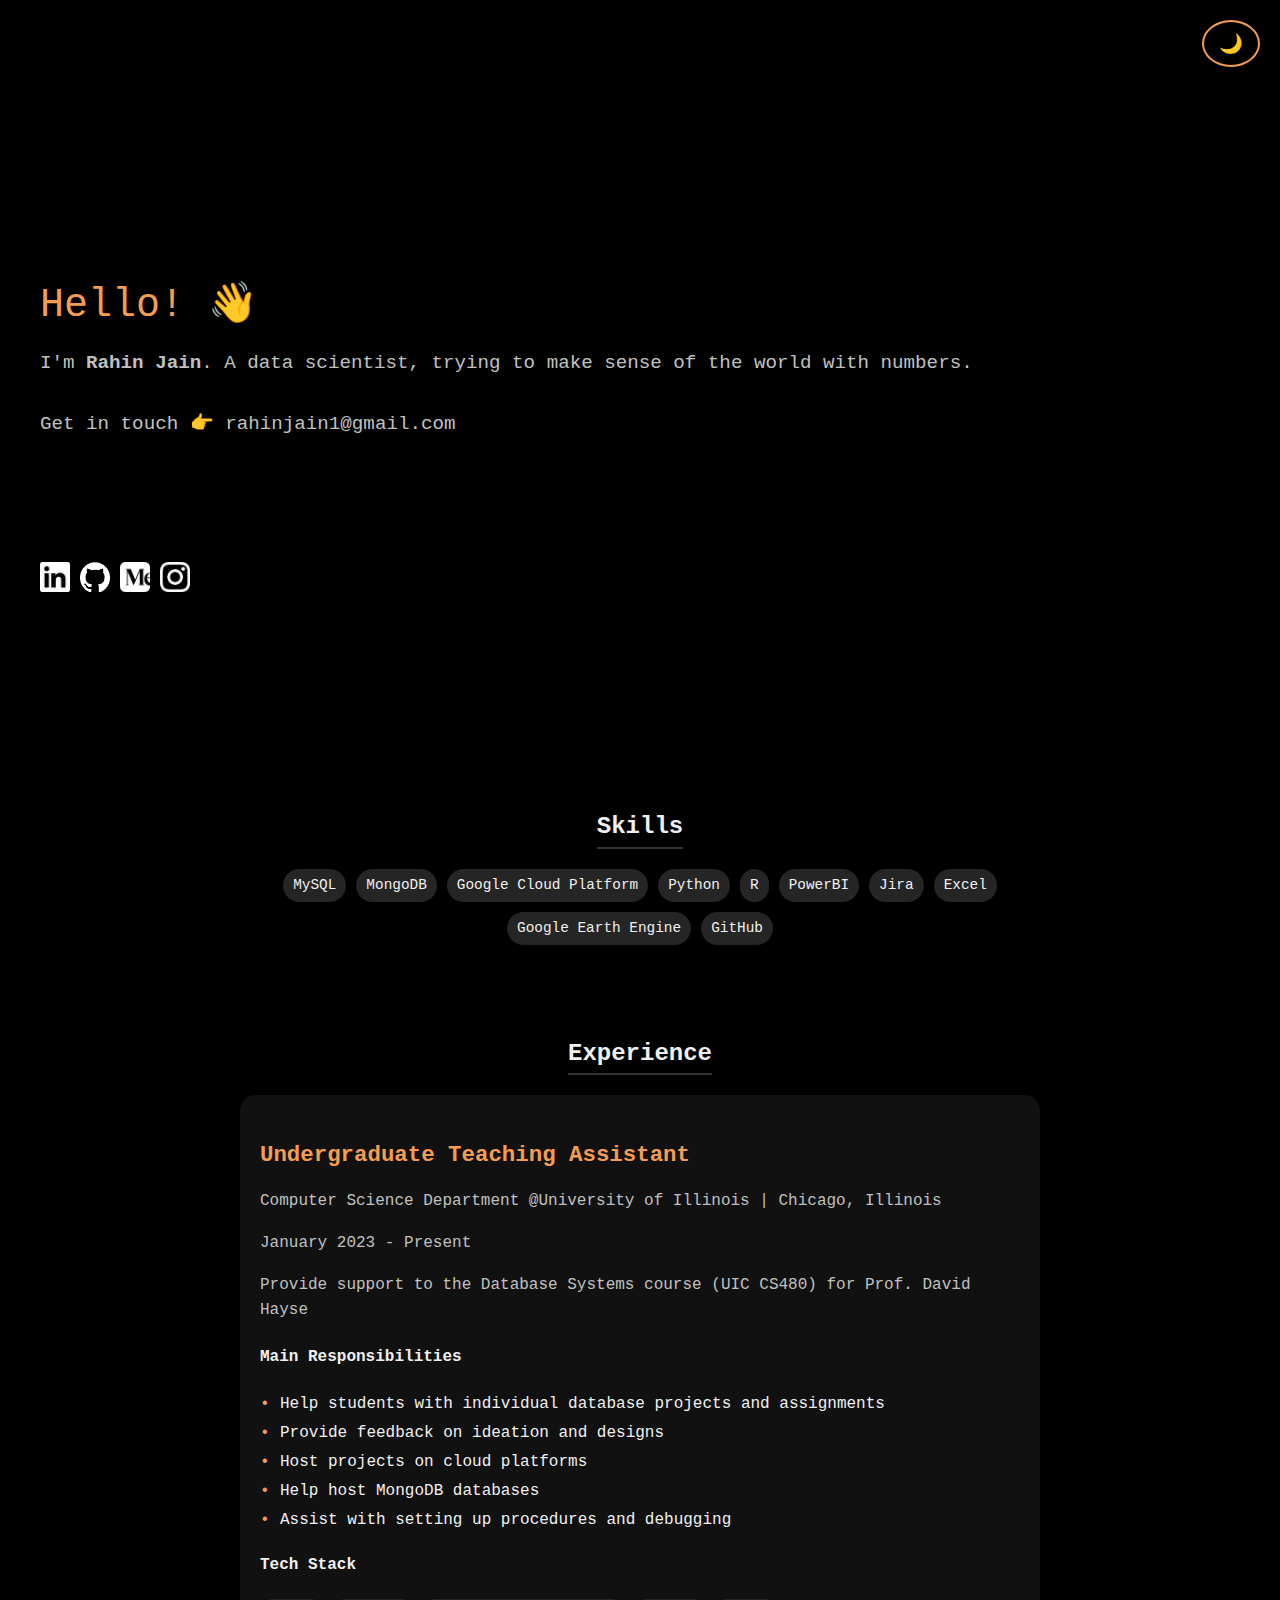
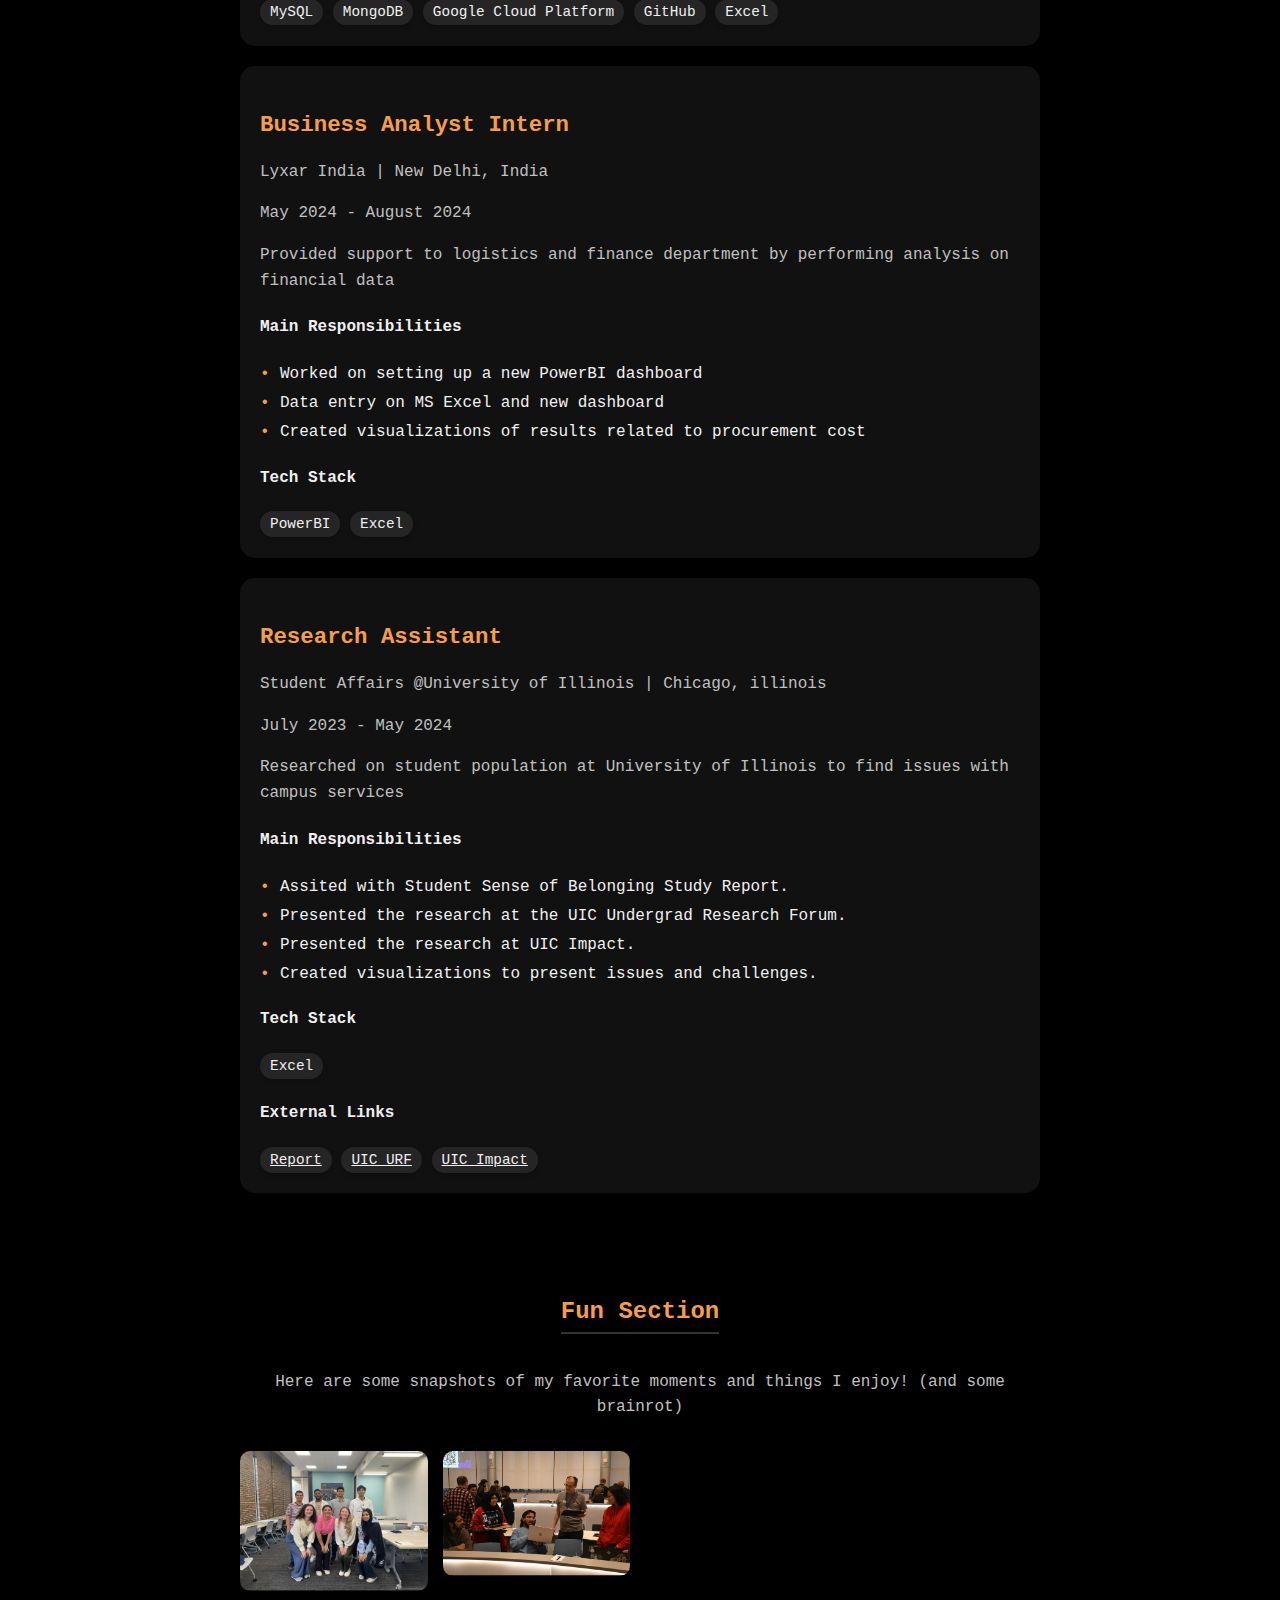
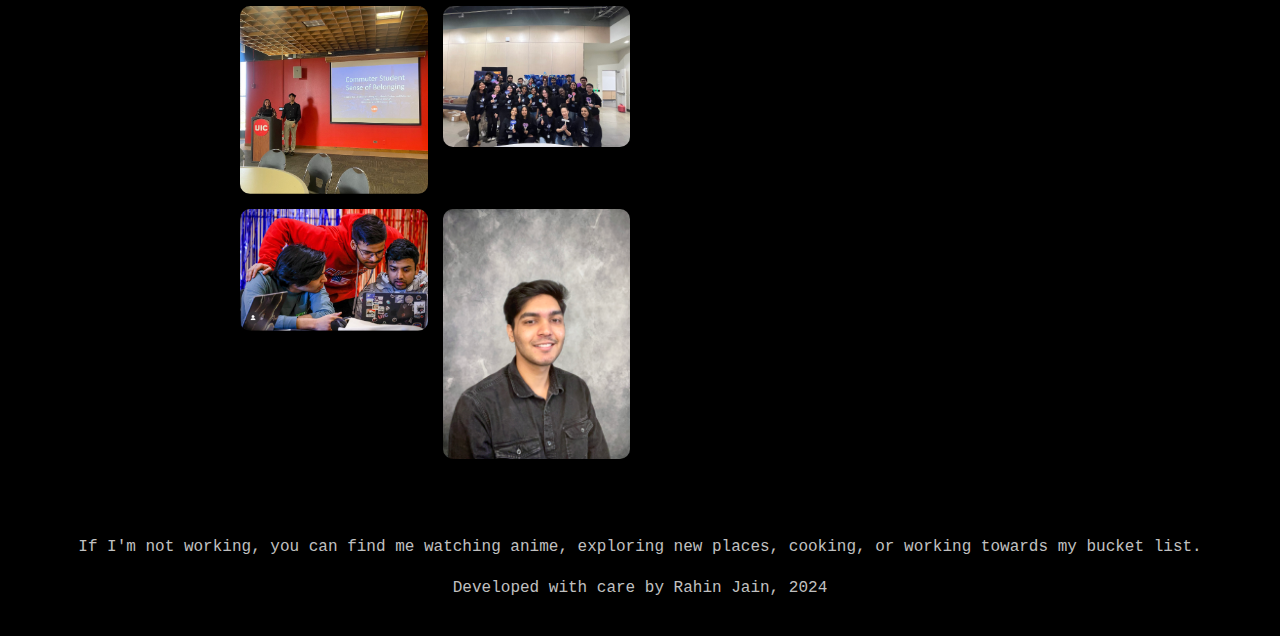
==== commit a0b43e85: "new ver" ====
--- a/index.html
+++ b/index.html
@@ -9,155 +9,167 @@
 </head>
 
 <body>
-<header>
-    <div class="header-content">
-        <br><br><br><br>
-        <p class="greeting">Hello! <span class="wave">👋</span></p>
-        <p class="intro">I'm <b>Rahin Jain</b>. A data scientist, trying to make sense of the world with numbers. <br> <br> Get in touch 👉  rahinjain1@gmail.com</p>
-        <br><br>
-    </div>
-</header>
-
-<nav>
-    <ul>
-        <li><a href="https://www.linkedin.com/in/rahinj/" target="_blank">LinkedIn</a></li>
-        <li><a href="https://github.com/JRahin735" target="_blank">GitHub</a></li>
-        <li><a href="https://medium.com/@rahinjain1" target="_blank">Medium</a></li>
-        <li><a href="https://docs.google.com/document/d/1hs5q7yZegQMl2N3lbUw-YM56kZpPCYabzYlngYg8QCw/edit?usp=sharing"target="'_blank">Resume</a></li>
-    </ul>
-</nav>
-
-<main>
-
-    <section id="content">
-        <div class="content-container">
-            <div class="content-title">
-                <h2>BACKGROUND</h2>
-            </div>
-            <div class="content-content">
-                <p> I'm currently a student at <b> University of Illinois</b>, with a current GPA of 3.9. I will be graduating soon in <b> May 2025</b> with after completing some amazing internships as Research Assistant (operations) and Business Analyst. During my time at university, I have achieved a Chancellor's Student Service and Leadership Award and College of Engineering's Dean list 5 times in a row. </p>
-                <p> As a Computer Science enthusiast, I enjoy working with <b>ML models, datasets, infographics and databases</b>. I have also been an active member of my University's community, helping arrange Sparkhacks hackathon, being a active member at the student advisory board, mentoring new students towards a successful college career and a teaching assistant.</p>
-                <p> If I'm not working, You can find me watching anime, exploring new places, cooking or working towards my bucket list.</p>
+    <header>
+        <div class="header-content">
+            <div class="text-content">
+                <br><br><br>
+                <br><br><br>
+                <p class="greeting">Hello! <span class="wave">👋</span></p>
+                <p class="intro">
+                    I'm <b>Rahin Jain</b>. A data scientist, trying to make sense of the world with numbers. <br> <br> 
+                    Get in touch 👉 rahinjain1@gmail.com
+                </p>
+                <br><br><br><br>
+                <div class="social-icons">
+                    <a href="https://www.linkedin.com/in/rahinj/" target="_blank">
+                        <img src="images/ln.png" alt="LinkedIn" class="social-icon">
+                    </a>
+                    <a href="https://github.com/JRahin735" target="_blank">
+                        <img src="images/gh.png" alt="GitHub" class="social-icon">
+                    </a>
+                    <a href="https://medium.com/@rahinjain1" target="_blank">
+                        <img src="images/md.png" alt="Medium" class="social-icon">
+                    </a>
+                    <a href="https://www.instagram.com/rahinjain/" target="_blank">
+                        <img src="images/ig.png" alt="Instagram" class="social-icon">
+                    </a>
+                </div>
+                <br><br><br>
             </div>
         </div>
+    </header>
+    
+    <!-- Light/Dark Mode Toggle Button -->
+    <button id="theme-toggle" aria-label="Toggle Light/Dark Mode">🌙</button>
 
-        <br><br><br><br><br><br>
+    <main>
+        <section class="skills" id="skills">
+            <h2>Skills</h2>
+            <div class="tech-items">
+                <span class="tech-item">MySQL</span>
+                <span class="tech-item">MongoDB</span>
+                <span class="tech-item">Google Cloud Platform</span>
+                <span class="tech-item">Python</span>
+                <span class="tech-item">R</span>
+                <span class="tech-item">PowerBI</span>
+                <span class="tech-item">Jira</span>
+                <span class="tech-item">Excel</span>
+                <span class="tech-item">Google Earth Engine</span>
+                <span class="tech-item">GitHub</span>
+            </div>
+        </section>
+    
+        <section class="experience">
+            <h2>Experience</h2>
+            <div class="experience-cards">
 
-        <div class="content-container">
-            <div class="content-title">
-                <h2>EXPERIENCE</h2>
-            </div>
-        </div>
-
-        <section id="portfolio">
-            <div class="portfolio-container">
-
-                <div class="portfolio-item">
-                    <img src="images/ta.jpg" alt="Experience">
-                    <div class="portfolio-overlay">
-                        <p class="portfolio-title">Database Systems <br>Teaching Assistant</p>
-                        <p class="portfolio-subtitle"> Teaching | Database | <br>Google Cloud Platform </p>
+                <div class="experience-card">
+                    <h3>Undergraduate Teaching Assistant</h3>
+                    <p class="company">Computer Science Department @University of Illinois | Chicago, Illinois</p>
+                    <p class="duration">January 2023 - Present</p>
+                    <p class="description">
+                        Provide support to the Database Systems course (UIC CS480) for Prof. David Hayse
+                    </p>
+                    <h4>Main Responsibilities</h4>
+                    <ul>
+                        <li>Help students with individual database projects and assignments</li>
+                        <li>Provide feedback on ideation and designs</li>
+                        <li>Host projects on cloud platforms</li>
+                        <li>Help host MongoDB databases</li>
+                        <li>Assist with setting up procedures and debugging</li>
+                    </ul>
+                    <h4>Tech Stack</h4>
+                    <div class="tech-stack">
+                        <span class="tech-item">MySQL</span>
+                        <span class="tech-item">MongoDB</span>
+                        <span class="tech-item">Google Cloud Platform</span>
+                        <span class="tech-item">GitHub</span>
+                        <span class="tech-item">Excel</span>
                     </div>
                 </div>
 
-                <div class="portfolio-item">
-                    <img src="images/work1.jpeg" alt="Experience">
-                    <div class="portfolio-overlay">
-                        <p class="portfolio-title">Business Analyst Intern</p>
-                        <p class="portfolio-subtitle"> International Trade | Data Analysis | <br>Inventory </p>
+                <div class="experience-card">
+                    <h3>Business Analyst Intern</h3>
+                    <p class="company">Lyxar India | New Delhi, India</p>
+                    <p class="duration">May 2024 - August 2024</p>
+                    <p class="description">
+                        Provided support to logistics and finance department by performing analysis on financial data
+                    </p>
+                    <h4>Main Responsibilities</h4>
+                    <ul>
+                        <li>Worked on setting up a new PowerBI dashboard</li>
+                        <li>Data entry on MS Excel and new dashboard</li>
+                        <li>Created visualizations of results related to procurement cost</li>
+                    </ul>
+                    <h4>Tech Stack</h4>
+                    <div class="tech-stack">
+                        <span class="tech-item">PowerBI</span>
+                        <span class="tech-item">Excel</span>
                     </div>
                 </div>
 
-                <div class="portfolio-item">
-                    <img src="images/raoperations.jpg" alt="Experience">
-                    <div class="portfolio-overlay">
-                        <p class="portfolio-title">Research Assistant (Operations)</p>
-                        <p class="portfolio-subtitle"> MS Excel | Market Research | Visualization </p>
+                <div class="experience-card">
+                    <h3>Research Assistant</h3>
+                    <p class="company">Student Affairs @University of Illinois | Chicago, illinois</p>
+                    <p class="duration">July 2023 - May 2024</p>
+                    <p class="description">
+                        Researched on student population at University of Illinois to find issues with campus services
+                    </p>
+                    <h4>Main Responsibilities</h4>
+                    <ul>
+                        <li>Assited with Student Sense of Belonging Study Report.</li>
+                        <li>Presented the research at the UIC Undergrad Research Forum.</li>
+                        <li>Presented the research at UIC Impact.</li>
+                        <li>Created visualizations to present issues and challenges.</li>
+                    </ul>
+                    <h4>Tech Stack</h4>
+                    <div class="tech-stack">
+                        <span class="tech-item">Excel</span>
+                    </div>
+                    <h4>External Links</h4>
+                    <div class="external-links">
+                        <a href="https://issuu.com/nchung4uicedu/docs/commuter_student_sense_of_belonging_report" class="link-item" target="_blank">Report</a>
+                        <a href="https://uofi.app.box.com/s/o7a6ijif2kocy0gz8j9vtqnbmv54i5v5" class="link-item" target="_blank">UIC URF</a>
+                        <a href="https://impact.uic.edu/events/uic-impact-day-spring-2024/?trk=public_post_reshare-text" class="link-item" target="_blank">UIC Impact</a>
                     </div>
                 </div>
 
-                <div class="portfolio-item">
-                    <img src="images/extra.jpg" alt="Experience">
-                    <div class="portfolio-overlay">
-                        <p class="portfolio-title">Research Assistant (Academic)</p>
-                        <p class="portfolio-subtitle"> Python Parsers | Google Scholar | <br>Academic Writing </p>
-                    </div>
-                </div>
-
-                <div class="portfolio-item">
-                    <img src="images/mentor.jpg" alt="Experience">
-                    <div class="portfolio-overlay">
-                        <p class="portfolio-title">New Student's Peer Mentor</p>
-                        <p class="portfolio-subtitle"> Consulting | Customer Service | <br>Outreaching </p>
-                    </div>
-                </div>
-
-                <div class="portfolio-item">
-                    <img src="images/advisor.jpeg" alt="Experience">
-                    <div class="portfolio-overlay">
-                        <p class="portfolio-title">Student Advisory Board<br> Member</p>
-                        <p class="portfolio-subtitle">  Advocacy | Presentation |<br> Operations planning </p>
-                    </div>
-                </div>
-
-                <div class="portfolio-item">
-                    <img src="images/sparkhacks.jpeg" alt="Experience">
-                    <div class="portfolio-overlay">
-                        <p class="portfolio-title">Sparkhacks Management <br>Team Member</p>
-                        <p class="portfolio-subtitle">  Negotiations | Project Planning |<br>Communication </p>
-                    </div>
-                </div>
-
-                <div class="portfolio-item">
-                    <img src="images/work1.jpeg" alt="Experience">
-                    <div class="portfolio-overlay">
-                        <p class="portfolio-title">Treasurer</p>
-                        <p class="portfolio-subtitle">  Budgeting | Team building | <br>Event Planning </p>
-                    </div>
-                </div>
             </div>
         </section>
-    </section>
+        
 
-    <section id="projects">
-        <div class="content-container">
-            <div class="content-title">
-                <h2>FEATURED PROJECTS </h2>
+        <section class="fun-section">
+            <h2>Fun Section</h2>
+            <p>Here are some snapshots of my favorite moments and things I enjoy! (and some brainrot)</p>
+            <div class="media-gallery">
+                <div class="image-gallery">
+                    <img src="images/advisor.jpeg" alt="Fun Image 1" class="gallery-image">
+                    <img src="images/mentor.jpg" alt="Fun Image 2" class="gallery-image">
+                    <img src="images/raoperations.jpg" alt="Fun Image 3" class="gallery-image">
+                    <img src="images/sparkhacks.jpeg" alt="Fun Image 4" class="gallery-image">
+                    <img src="images/ta.jpg" alt="Fun Image 5" class="gallery-image">
+                    <img src="images/headshot.jpeg" alt="Fun Image 6" class="gallery-image">
+                </div>
+                <div class="video-embed">
+                    <iframe 
+                        src="https://drive.google.com/file/d/1x5zr4GMY3F-jveJ6w_92ecf6BKpFH4AF/preview" 
+                        title="Brainrot Resume" 
+                        allow="accelerometer; autoplay; clipboard-write; encrypted-media; gyroscope; picture-in-picture" 
+                        allowfullscreen>
+                    </iframe>
+                </div>            
             </div>
+        </section>
+    </main>
+
+    <footer>
+        <div class="footer-content">
+            <p>If I'm not working, you can find me watching anime, exploring new places, cooking, or working towards my bucket list.</p>
+            <p>Developed with care by Rahin Jain, 2024</p>
         </div>
-        <div class="project-container">
-            <div class="project-item">
-                <img src="images/restaurants.jpg" alt="Project Image">
-                <div class="project-details">
-                    <h3><a href="https://github.com/JRahin735/sentiment-analysis" target="_blank">Sentiment Analysis Model for Restaurant Reviews</a></h3>
-                    <h4>Tools Used: Python: TensorFlow, Keras, sklearn</h4>
-                    <p>Trained a machine learning model by implementing a neural network to differentiate between positive/negative reviews.
-                        Utilized data pre-processing, tokenization, and LSTM architecture to achieve 88% accuracy and 36% loss.
-                    </p>
-                </div>
-            </div>
+    </footer>
 
-            <div class="project-item">
-                <img src="images/digiyatra.jpg" alt="Project Image">
-                <div class="project-details">
-                    <h3><a href="https://medium.com/@rahinjain1/the-future-of-indias-travel-infrastructure-embracing-facial-recognition-technology-f40a0c5b5e16" target="_blank">Facial Recognition System</a></h3>
-                    <h4>Tools Used: Python: OpenCV, Numpy</h4>
-                    <p>Trained an LBPH face recognizer, and implemented real-time face detection and recognition with a Haar Cascade.
-                        Automated the addition of unrecognized faces to retrain the recognizer for improving accuracy.</p>
-                </div>
-            </div>
+<script src="script.js"></script>
+</body>
 
-        </div>
-    </section>
-
-
-
-</main>
-
-<footer>
-    <div class="footer-content">
-        <p>Developed with care by Rahin Jain, 2024</p>
-    </div>
-</footer>
-</body>
-</html>
+</html>--- a/styles.css
+++ b/styles.css
@@ -1,374 +1,349 @@
-/* General body styling */
-body {
-    background-color: #0a192f; /* Dark Blue */
-    color: #f5f5f5; /* Whiter text */
-    font-family: 'Helvetica Neue', Arial, sans-serif;
-    margin: 0;
-    padding: 0;
-    line-height: 1.6;
-}
 
 /* Header styling */
 header {
-    background-color: #0a192f; /* Dark Blue */
-    color: #f5f5f5;
-    padding: 50px 50px; /* Increased padding from left */
-    margin-bottom: 60px; /* Space for the sticky navbar */
-}
-
-.header-content {
-    max-width: 600px; /* Limit the width to prevent text from extending too far */
-    margin: 0 0 0 50px; /* Increased left margin */
-    text-align: left; /* Left-align text */
-}
-
-.header-content p {
-    font-size: 1.5em; /* Increase font size */
-    margin: 15px 0;
-}
-
-.header-content .greeting {
-    font-size: 3em; /* Larger font size for greeting */
-    margin-bottom: 20px;
-    display: inline-block;
-    color: #f5f5f5; /* Whiter text */
-
-}
-
-.header-content .greeting .wave {
-    font-size: 1.2em; /* Larger size for the wave emoji */
-    margin-left: 5px;
-}
-
-.header-content .intro {
-    font-size: 2em; /* Increased font size for introduction */
-    line-height: 1.8;
-    color: #f5f5f5; /* Whiter text */
-
-}
+    padding: 80px 20px;
+    display: flex;
+    align-items: center;
+    justify-content: space-between;
+    max-width: 1200px;
+    margin: 0 auto;
+}
+
+header .greeting {
+    font-size: 2.5rem;
+    margin-bottom: 10px;
+    color: #f49d50; /* Orange accent */
+}
+
+header .intro {
+    font-size: 1.2rem;
+    margin: 10px 0;
+    color: #c0c0c0; /* Muted Gray */
+}
+
+/* Social icons styling */
+.social-icons {
+    display: flex;
+    /* justify-content: center; */
+    gap: 10px;
+    margin-top: 10px;
+}
+
+.social-icon {
+    width: 30px;
+    height: 30px;
+    transition: transform 0.3s ease;
+}
+
+.social-icon:hover {
+    transform: scale(1.2);
+}
+
 
 /* Navigation menu styling */
 nav {
     position: fixed;
     top: 0;
     width: 100%;
-    background-color: #0a192f; /* Dark Blue */
-    border-bottom: 1px solid #233554;
-    box-shadow: 0 2px 4px rgba(0, 0, 0, 0.1);
-    z-index: 1000; /* Ensure it stays on top of other content */
-    text-align: center;
+    background-color: #000000;
     padding: 10px 0;
+    z-index: 10;
 }
 
 nav ul {
-    list-style-type: none;
+    list-style: none;
+    display: flex;
+    justify-content: center;
+    gap: 20px;
+    margin: 0;
+}
+
+nav a {
+    text-decoration: none;
+    color: #f49d50;
+    font-size: 1rem;
+    font-weight: bold;
+    transition: color 0.3s;
+}
+
+nav a:hover {
+    color: #f0f0f0;
+}
+
+/* Section styling */
+section {
+    padding: 60px 20px;
+    max-width: 800px;
+    margin: auto;
+    text-align: center;
+}
+
+h2 {
+    font-size: 2rem;
+    color: #f49d50; /* Orange accent */
+    margin-bottom: 20px;
+    border-bottom: 2px solid #333333;
+    display: inline-block;
+}
+
+p {
+    color: #c0c0c0;
+    font-size: 1rem;
+}
+
+/* Footer styling */
+footer {
+    background-color: #000000;
+    color: #c0c0c0;
+    text-align: center;
+    padding: 20px 0;
+    font-size: 0.9rem;
+}
+
+/* Responsive adjustments */
+@media (max-width: 768px) {
+    header {
+        flex-direction: column;
+        align-items: center;
+        text-align: center;
+    }
+}
+
+/* Skills and Experience Sections */
+.skills, .experience {
+    background-color: #000000;
+    padding: 40px 20px;
+    text-align: center;
+    margin-top: -10px;
+}
+
+.skills h2, .experience h2 {
+    color: #f0f0f0;
+    font-size: 1.5rem;
+    margin-bottom: 20px;
+}
+
+.tech-items, .tech-stack .link-item{
+    display: flex;
+    flex-wrap: wrap;
+    justify-content: center;
+    gap: 10px;
+}
+
+.tech-item, .link-item {
+    background-color: #252525;
+    color: #f0f0f0;
+    font-size: 0.9rem;
+    padding: 5px 10px;
+    border-radius: 25px;
+    box-shadow: 0 2px 5px rgba(0, 0, 0, 0.2);
+    transition: background-color 0.3s ease, transform 0.3s ease;
+}
+
+.tech-item:hover, .link-item:hover {
+    background-color: #f49d50;
+    color: #000000;
+    transform: translateY(-3px);
+}
+
+/* Experience Cards */
+.experience-cards {
+    display: flex;
+    flex-direction: column;
+    align-items: center;
+    gap: 20px;
+}
+
+.experience-card {
+    background-color: #111111;
+    color: #f0f0f0;
+    border-radius: 15px;
+    box-shadow: 0 4px 10px rgba(0, 0, 0, 0.5);
+    max-width: 800px;
+    padding: 20px;
+    text-align: left;
+}
+
+.experience-card h3 {
+    color: #f49d50;
+    font-size: 1.4rem;
+    margin-bottom: 5px;
+}
+
+.experience-card .company, .experience-card .duration {
+    color: #c0c0c0;
+    font-size: 1rem;
+}
+
+.experience-card ul {
+    list-style: none;
+    margin: 0;
     padding: 0;
+    line-height: 1.5;
+}
+
+.experience-card ul li {
+    margin: 5px 0;
+    padding-left: 20px;
+    position: relative;
+    
+}
+
+.experience-card ul li::before {
+    content: "•";
+    color: #f49d50;
+    position: absolute;
+    left: 0;
+}
+
+/* Resume Section Styling */
+.resume {
+    text-align: center;
+    background-color: #000000;
+    padding: 40px 20px;
+    color: #f0f0f0;
+}
+
+.resume h2 {
+    color: #f0f0f0;
+    font-size: 1.5rem;
+    margin-bottom: 20px;
+}
+
+.resume-link {
+    display: inline-block;
+    background-color: #252525;
+    color: #f0f0f0;
+    font-size: 1rem;
+    padding: 10px 20px;
+    border-radius: 25px;
+    text-decoration: none;
+    box-shadow: 0 2px 5px rgba(0, 0, 0, 0.2);
+    transition: background-color 0.3s ease, transform 0.3s ease;
+}
+
+.resume-link:hover {
+    background-color: #f49d50;
+    color: #000000;
+    transform: translateY(-3px);
+}
+
+/* Fun Section Styling */
+.fun-section {
+    text-align: center;
+    background-color: #000000;
+    padding: 40px 20px;
+    color: #f0f0f0;
+}
+
+.fun-section h2 {
+    color: #f49d50;
+    font-size: 1.5rem;
+    margin-bottom: 20px;
+}
+
+.fun-section p {
+    color: #c0c0c0;
+    font-size: 1rem;
+    margin-bottom: 30px;
+}
+
+.media-gallery {
+    display: grid;
+    grid-template-columns: repeat(auto-fit, minmax(300px, 1fr));
+    gap: 20px;
+    max-width: 1000px;
+    margin: 0 auto;
+}
+
+.image-gallery {
+    display: grid;
+    grid-template-columns: repeat(auto-fit, minmax(150px, 1fr));
+    gap: 15px;
+}
+
+.gallery-image {
+    width: 100%;
+    border-radius: 10px;
+    box-shadow: 0 2px 5px rgba(0, 0, 0, 0.5);
+    transition: transform 0.3s ease, box-shadow 0.3s ease;
+}
+
+.gallery-image:hover {
+    transform: scale(1.1);
+    box-shadow: 0 4px 10px rgba(0, 0, 0, 0.7);
+}
+
+.video-embed iframe {
+    width: 100%;
+    height: 100%;
+    aspect-ratio: 16 / 9;
+    border: none;
+    border-radius: 10px;
+    box-shadow: 0 2px 5px rgba(0, 0, 0, 0.5);
+}
+
+
+
+
+
+/* General body styling */
+body {
+    background-color: #000000; /* Black background */
+    color: #f0f0f0; /* Light Gray text */
+    font-family: 'Roboto Mono', monospace;
     margin: 0;
-}
-
-nav ul li {
-    display: inline;
-    margin: 0 10px;
-}
-
-nav ul li a {
-    text-decoration: none;
-    color: #f5f5f5; /* Whiter text */
-    font-weight: bold;
-    padding: 5px 10px;
-    border: 1px solid transparent;
-    transition: border 0.3s;
-}
-
-nav ul li a:hover {
-    border: 1px solid #f5f5f5; /* Underline effect on hover */
-}
-
-
-/* Background Section Styling */
-#content {
-    padding: 40px 0;
-    margin-bottom: 60px;
-    color: #f5f5f5; /* Whiter text */
-}
-
-.content-container {
+    padding: 0;
+    line-height: 1.6;
+    transition: background-color 0.3s, color 0.3s;
+}
+
+/* Light Theme */
+body.light-mode {
+    background-color: #ffffff; /* White background */
+    color: #000000; /* Dark text */
+}
+
+/* Header styling */
+header {
+    padding: 80px 20px;
     display: flex;
     align-items: center;
+    justify-content: space-between;
     max-width: 1200px;
     margin: 0 auto;
 }
 
-.content-title {
-    flex: 1;
-    padding-right: 20px;
-    text-align: left;
-    margin-bottom: 50px;
-}
-
-.content-title h2 {
-    color: #0a75c2; /* Blue color for the title */
-    font-size: 1.5em;
-    font-weight: bold;
-    letter-spacing: 0.1em;
-    text-orientation: mixed;
-    margin: 0;
-}
-
-.content-content {
-    flex: 2;
-    text-align: left;
-    font-size: 1.2em;
-    line-height: 1.8;
-    max-width: 700px;
-}
-
-.content-content p {
-    margin: 24px 0;
-}
-
-.content-content b {
-    color: #0a75c2;
-}
-
-/* Experience specific styling */
-.experience-item {
-    margin-bottom: 30px;
-}
-
-.experience-item h3 {
-    font-size: 0.75em;
-    color: #f5f5f5; /* Whiter text */
-    margin-bottom: 5px;
-    font-weight: bold;
-}
-
-.experience-item p {
-    font-size: 0.75em;
-    line-height: 1.6;
-    color: #f5f5f5; /* Whiter text */
-    margin: 0;
-}
-.experience-item a {
-    font-size: 0.75em;
-    line-height: 1.6;
-    color: #f5f5f5; /* Whiter text */
-    margin: 0;
-}
-
-.experience-item p::before {
-    content: '';
-    display: block;
-    height: 10px; /* Space between company name and role */
-}
-
-.more-button {
-    text-align: center; /* Align to the left */
-    margin: 50px 0; /* Add spacing around the button */
-}
-
-.more-button a {
-    font-size: 1.4em;
-    font-weight: bold;
-    color: #0a75c2; /* Blue color for the button text */
-}
-
-
-
-/* Main content styling */
-main {
-    padding: 20px;
-    max-width: 900px;
-    margin: 40px auto;
-    color: #f5f5f5; /* Whiter text */
-}
-
-section {
-    margin-bottom: 40px;
-}
-
-h2 {
-    color: #f5f5f5; /* Whiter text */
-    border-bottom: 2px solid #233554;
-    padding-bottom: 10px;
-    margin-bottom: 20px;
-}
-
-h3 {
-    color: #f5f5f5; /* Whiter text for section headers */
-    margin-top: 0;
-}
-
-p, .project-item p {
-    color: #fafafa; /* Whiter text */
-    font-size: 0.75em
-}
-/* Portfolio Section Styling */
-#portfolio {
-    padding: 60px 0;
-    background-color: #0a192f; /* Dark Blue */
-}
-
-.portfolio-container {
-    display: grid;
-    grid-template-columns: repeat(auto-fill, minmax(250px, 1fr));
-    grid-gap: 20px;
-    max-width: 1200px;
-    margin: 0 auto;
-}
-
-.portfolio-item {
-    position: relative;
-    overflow: hidden;
-    border-radius: 10px;
-    box-shadow: 0 4px 8px rgba(0, 0, 0, 0.1);
-    transition: transform 0.3s ease;
-    height: 250px; /* Set a fixed height for each item */
-}
-
-.portfolio-item img {
-    width: 100%;
-    height: 100%;
-    display: block;
-    object-fit: cover; /* Ensure the image covers the entire area without distortion */
-}
-
-.portfolio-overlay {
-    position: absolute;
-    top: 0;
-    left: 0;
-    width: 100%;
-    height: 100%;
-    background: rgba(10, 25, 47, 0.7); /* Dark overlay */
-    color: #f5f5f5; /* Whiter text */
-    display: flex;
-    flex-direction: column;
-    justify-content: center;
-    align-items: center;
-    opacity: 0;
-    transition: opacity 0.3s ease;
-    padding: 10px;
-    text-align: center;
-}
-
-.portfolio-item:hover .portfolio-overlay {
-    opacity: 1;
-}
-
-.portfolio-title {
-    font-size: 1em;
+header .greeting {
+    font-size: 2.5rem;
     margin-bottom: 10px;
-    font-weight: bold;
-    text-align: center;
-}
-
-.portfolio-subtitle {
-    font-size: 0.75em;
-    margin: 0;
-    font-style: italic;
-    text-align:center;
-}
-
-/* Project Section Styling */
-#projects {
-    padding: 60px 0;
-    background-color: #0a192f; /* Dark Blue */
-}
-
-.project-container {
-    max-width: 1200px;
-    margin: 0 auto;
-    display: flex;
-    flex-direction: column;
-    gap: 40px; /* Space between projects */
-}
-
-.project-item {
-    display: flex;
-    align-items: center;
-    gap: 20px; /* Space between image and details */
-    background-color: #112240; /* Slightly lighter blue for contrast */
-    border-radius: 10px;
-    padding: 20px;
-    box-shadow: 0 4px 8px rgba(0, 0, 0, 0.1);
-}
-
-.project-item img {
-    width: 40%; /* Set width of the image */
-    height: auto;
-    border-radius: 10px;
-    object-fit: cover;
-}
-
-.project-details {
-    flex: 1;
-    color: #f5f5f5; /* Whiter text */
-}
-
-.project-details h3 {
-    font-size: 1.5em;
-    margin-bottom: 10px;
-    color: #0a75c2; /* Blue color for the title */
-}
-
-.project-details h3 a {
-    text-decoration: none; /* Remove underline */
-    color: #0a75c2; /* Blue color for the title */
-    transition: color 0.3s ease; /* Smooth color transition */
-}
-
-.project-details h3 a:hover {
-    color: #1fb6ff; /* Lighter blue on hover */
-}
-
-.project-details h4 {
-    font-size: 1.1em;
-    margin-bottom: 15px;
-    font-style: italic;
-    color: #f5f5f5; /* Whiter text */
-}
-
-.project-details p {
-    font-size: 1em;
-    line-height: 1.8;
-    color: #f5f5f5; /* Whiter text */
-}
-
-/* Ensure responsiveness */
-@media (max-width: 768px) {
-    .project-item {
-        flex-direction: column;
-        text-align: center;
-    }
-
-    .project-item img {
-        width: 100%;
-        margin-bottom: 20px;
-    }
-}
-
-
-/* Footer styling */
-footer {
-    background-color: #0a192f; /* Dark Blue */
-    color: #f5f5f5; /* Whiter text */
-    text-align: center;
-    padding: 20px 0;
-    border-top: 1px solid #233554;
-    font-size: 0.9em;
-}
-
-.social-media img {
-    margin: 0 5px;
-    width: 30px; /* Increased size for better visibility */
-    vertical-align: middle;
-}
-
-.social-media a {
-    color: #f5f5f5; /* Whiter text */
-    text-decoration: none;
-}
-
-.social-media a:hover {
-    color: #f5f5f5;
-}
+    color: #f49d50; /* Orange accent */
+}
+
+/* Toggle Button Styling */
+#theme-toggle {
+    position: fixed;
+    top: 20px;
+    right: 20px;
+    background-color: transparent;
+    border: 2px solid #f49d50;
+    border-radius: 50%;
+    color: #f49d50;
+    font-size: 1.2rem;
+    padding: 10px 15px;
+    cursor: pointer;
+    transition: background-color 0.3s, color 0.3s, transform 0.3s;
+    z-index: 1000;
+}
+
+#theme-toggle:hover {
+    background-color: #f49d50;
+    color: #000000;
+    transform: scale(1.1);
+}
+
+/* Light Theme for Button */
+body.light-mode #theme-toggle {
+    color: #f49d50;
+    border-color: #000000;
+}
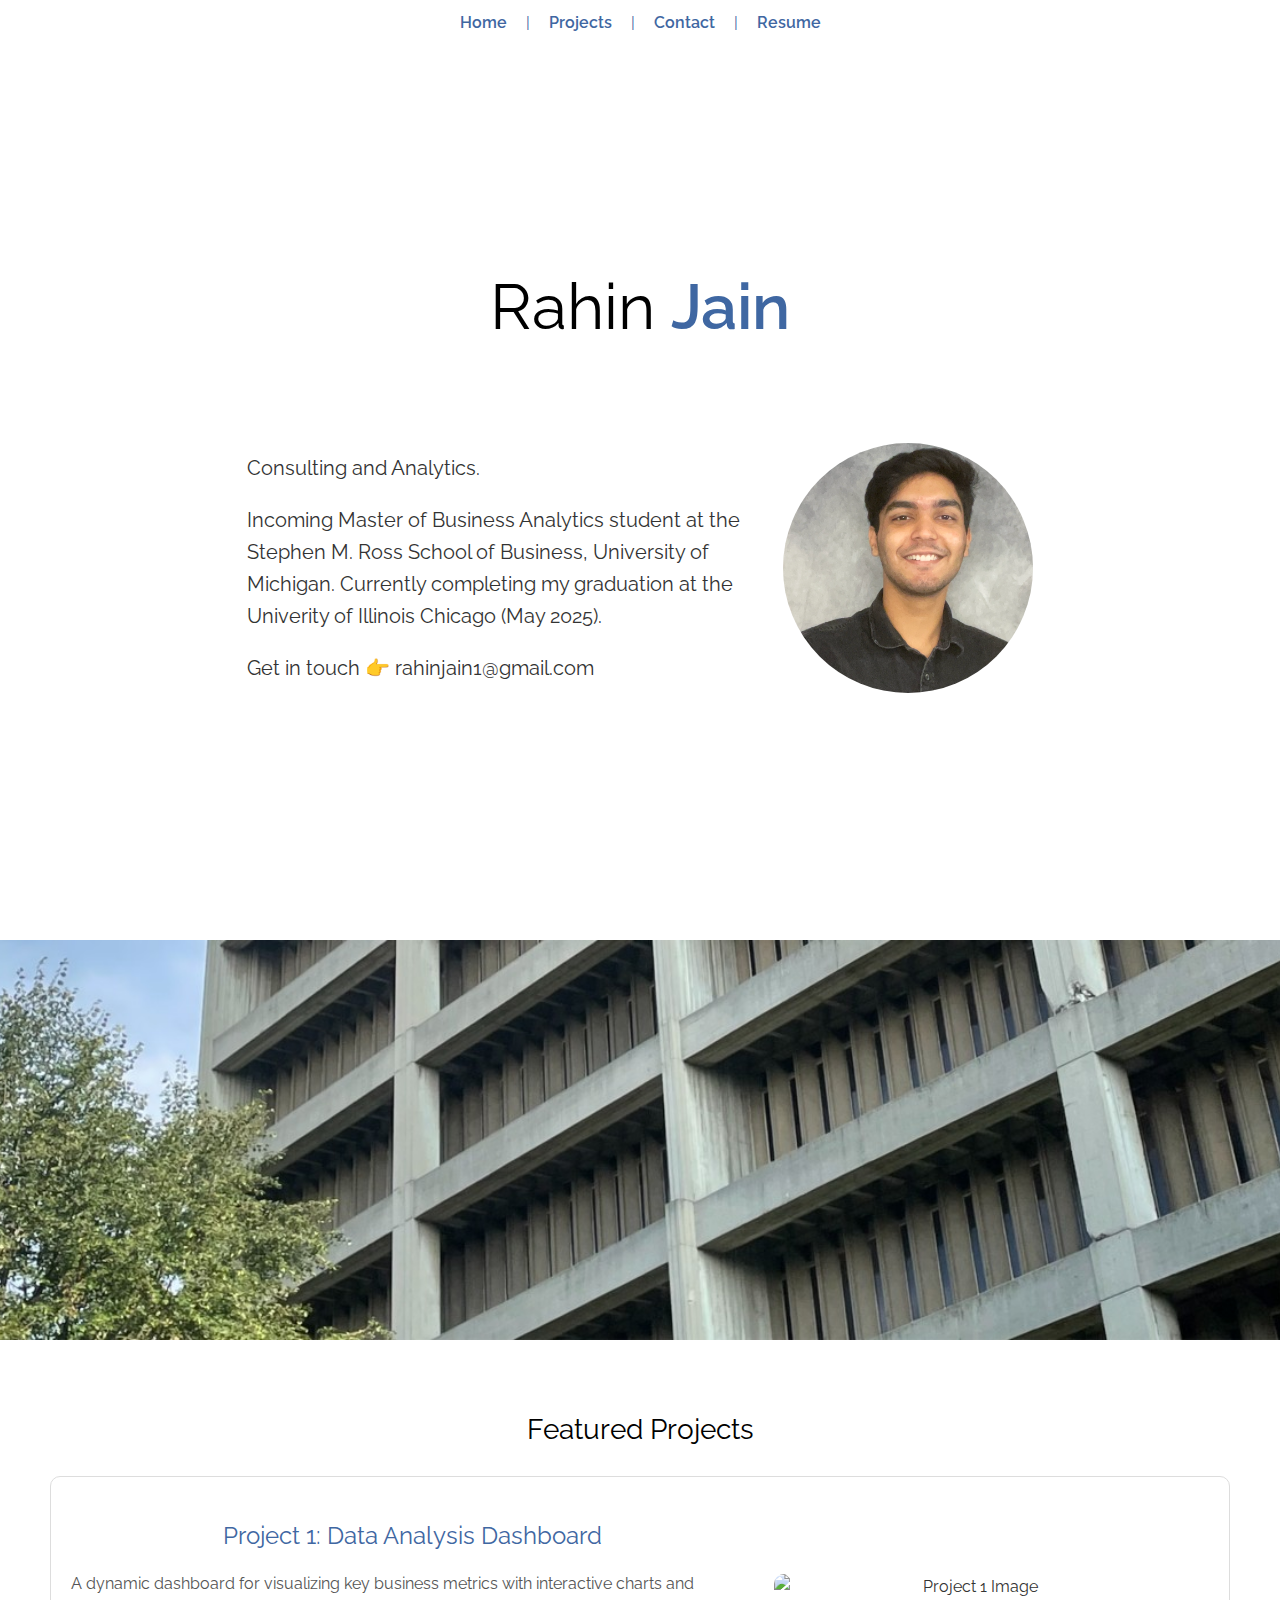
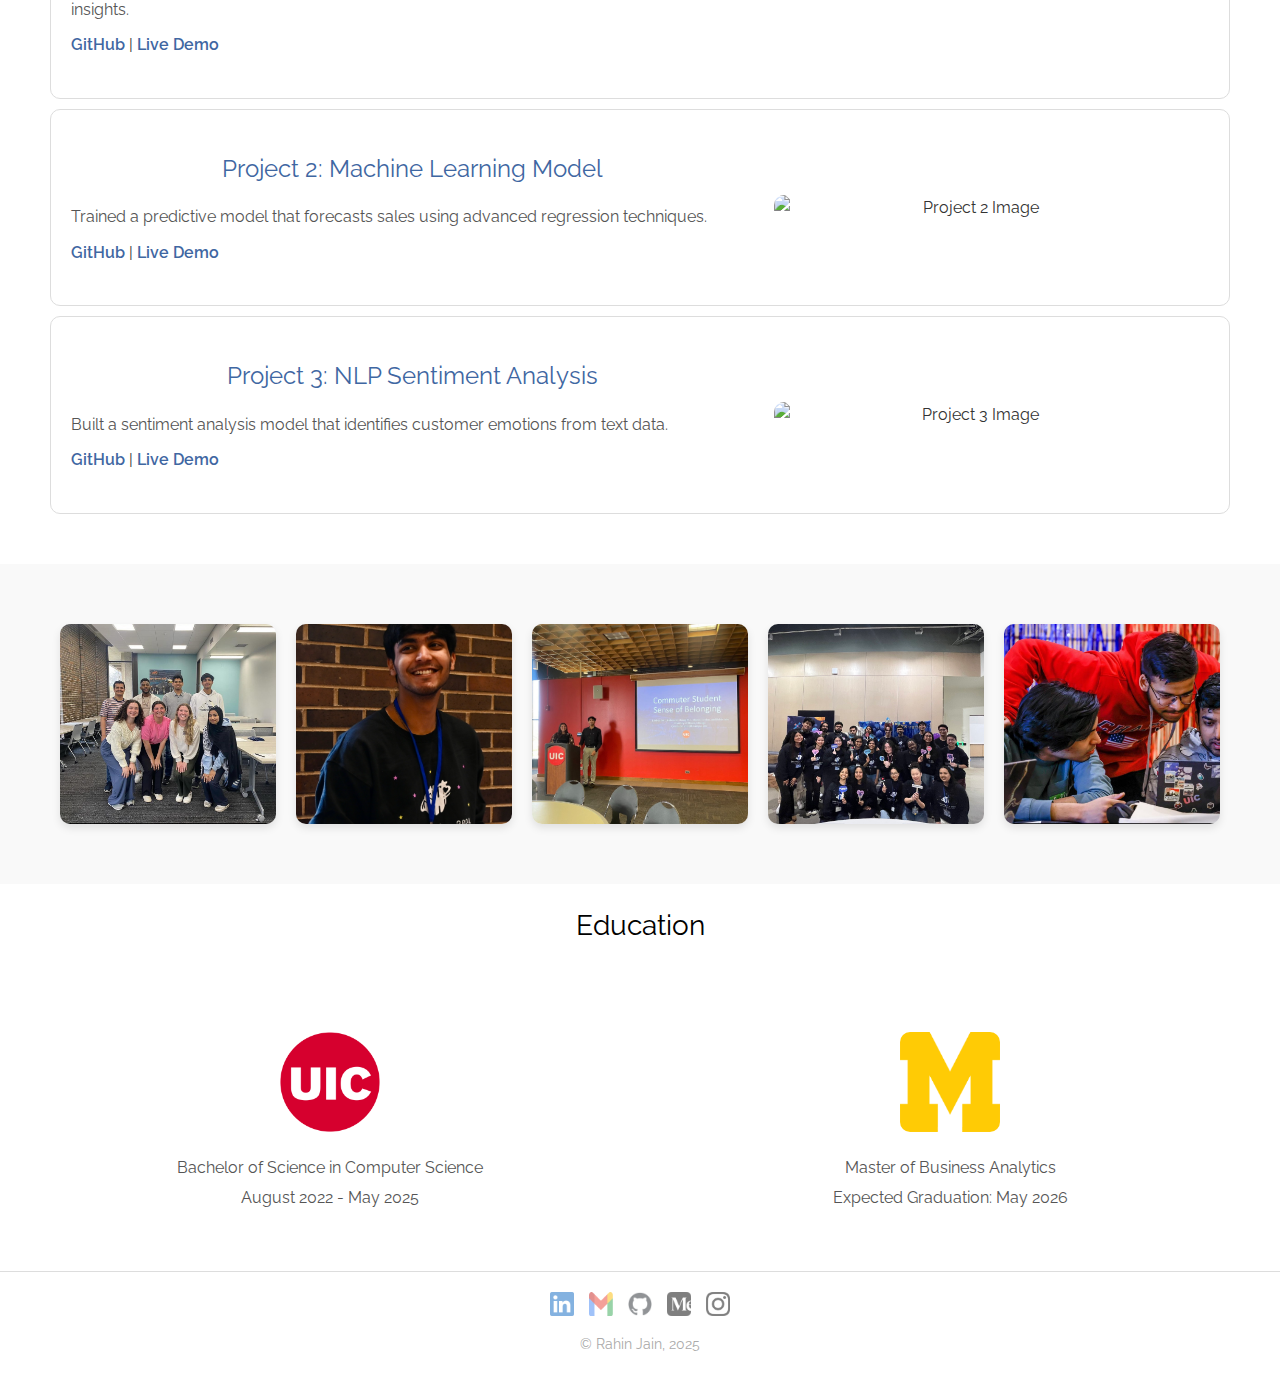
==== commit c85951e8: "new ver" ====
--- a/index.html
+++ b/index.html
@@ -1,175 +1,140 @@
 <!DOCTYPE html>
 <html lang="en">
-
 <head>
     <meta charset="UTF-8">
     <meta name="viewport" content="width=device-width, initial-scale=1.0">
     <title>Rahin Jain - Portfolio</title>
     <link rel="stylesheet" href="styles.css">
 </head>
+<body>
 
-<body>
+    <nav class="navbar">
+        <a href="index.html">Home</a> |
+        <a href="#about">Projects</a> |
+        <a href="#projects">Contact</a> |
+        <a href="https://docs.google.com/document/d/1hs5q7yZegQMl2N3lbUw-YM56kZpPCYabzYlngYg8QCw/edit?usp=sharing"target="_blank">Resume</a>
+    </nav>
+
     <header>
-        <div class="header-content">
-            <div class="text-content">
-                <br><br><br>
-                <br><br><br>
-                <p class="greeting">Hello! <span class="wave">👋</span></p>
-                <p class="intro">
-                    I'm <b>Rahin Jain</b>. A data scientist, trying to make sense of the world with numbers. <br> <br> 
-                    Get in touch 👉 rahinjain1@gmail.com
-                </p>
-                <br><br><br><br>
-                <div class="social-icons">
-                    <a href="https://www.linkedin.com/in/rahinj/" target="_blank">
-                        <img src="images/ln.png" alt="LinkedIn" class="social-icon">
-                    </a>
-                    <a href="https://github.com/JRahin735" target="_blank">
-                        <img src="images/gh.png" alt="GitHub" class="social-icon">
-                    </a>
-                    <a href="https://medium.com/@rahinjain1" target="_blank">
-                        <img src="images/md.png" alt="Medium" class="social-icon">
-                    </a>
-                    <a href="https://www.instagram.com/rahinjain/" target="_blank">
-                        <img src="images/ig.png" alt="Instagram" class="social-icon">
-                    </a>
+        <h1>Rahin <span class="highlight">Jain</span></h1>
+        <div class="header-bottom">
+            <div class="text-box">
+                <p>Consulting and Analytics. </p>
+                <p> Incoming Master of Business Analytics student at the Stephen M. Ross School of Business, University of Michigan. Currently completing my graduation at the Univerity of Illinois Chicago (May 2025). </p>
+                <p>Get in touch 👉 rahinjain1@gmail.com</p>
+            </div>
+            <img src="images/profile_pic.png" alt="Rahin Jain" class="profile-pic">
+        </div>
+    </header>
+
+    <div class="banner-image">
+        <img src="images/uic_banner.jpeg" alt="Portfolio Banner">
+    </div>
+
+    
+    <section class="projects">
+        <h2>Featured Projects</h2>
+    
+        <div class="project-card">
+            <div class="project-content">
+                <div class="project-text">
+                    <h3>Project 1: Data Analysis Dashboard</h3>
+                    <p>A dynamic dashboard for visualizing key business metrics with interactive charts and insights.</p>
+                    <div class="project-links">
+                        <a href="https://github.com/your_project_link" target="_blank">GitHub</a> |
+                        <a href="https://your_project_demo.com" target="_blank">Live Demo</a>
+                    </div>
                 </div>
-                <br><br><br>
+                <img src="images/project1.jpg" alt="Project 1 Image">
             </div>
         </div>
-    </header>
     
-    <!-- Light/Dark Mode Toggle Button -->
-    <button id="theme-toggle" aria-label="Toggle Light/Dark Mode">🌙</button>
-
-    <main>
-        <section class="skills" id="skills">
-            <h2>Skills</h2>
-            <div class="tech-items">
-                <span class="tech-item">MySQL</span>
-                <span class="tech-item">MongoDB</span>
-                <span class="tech-item">Google Cloud Platform</span>
-                <span class="tech-item">Python</span>
-                <span class="tech-item">R</span>
-                <span class="tech-item">PowerBI</span>
-                <span class="tech-item">Jira</span>
-                <span class="tech-item">Excel</span>
-                <span class="tech-item">Google Earth Engine</span>
-                <span class="tech-item">GitHub</span>
-            </div>
-        </section>
-    
-        <section class="experience">
-            <h2>Experience</h2>
-            <div class="experience-cards">
-
-                <div class="experience-card">
-                    <h3>Undergraduate Teaching Assistant</h3>
-                    <p class="company">Computer Science Department @University of Illinois | Chicago, Illinois</p>
-                    <p class="duration">January 2023 - Present</p>
-                    <p class="description">
-                        Provide support to the Database Systems course (UIC CS480) for Prof. David Hayse
-                    </p>
-                    <h4>Main Responsibilities</h4>
-                    <ul>
-                        <li>Help students with individual database projects and assignments</li>
-                        <li>Provide feedback on ideation and designs</li>
-                        <li>Host projects on cloud platforms</li>
-                        <li>Help host MongoDB databases</li>
-                        <li>Assist with setting up procedures and debugging</li>
-                    </ul>
-                    <h4>Tech Stack</h4>
-                    <div class="tech-stack">
-                        <span class="tech-item">MySQL</span>
-                        <span class="tech-item">MongoDB</span>
-                        <span class="tech-item">Google Cloud Platform</span>
-                        <span class="tech-item">GitHub</span>
-                        <span class="tech-item">Excel</span>
+        <div class="project-card">
+            <div class="project-content">
+                <div class="project-text">
+                    <h3>Project 2: Machine Learning Model</h3>
+                    <p>Trained a predictive model that forecasts sales using advanced regression techniques.</p>
+                    <div class="project-links">
+                        <a href="https://github.com/your_project_link" target="_blank">GitHub</a> |
+                        <a href="https://your_project_demo.com" target="_blank">Live Demo</a>
                     </div>
                 </div>
-
-                <div class="experience-card">
-                    <h3>Business Analyst Intern</h3>
-                    <p class="company">Lyxar India | New Delhi, India</p>
-                    <p class="duration">May 2024 - August 2024</p>
-                    <p class="description">
-                        Provided support to logistics and finance department by performing analysis on financial data
-                    </p>
-                    <h4>Main Responsibilities</h4>
-                    <ul>
-                        <li>Worked on setting up a new PowerBI dashboard</li>
-                        <li>Data entry on MS Excel and new dashboard</li>
-                        <li>Created visualizations of results related to procurement cost</li>
-                    </ul>
-                    <h4>Tech Stack</h4>
-                    <div class="tech-stack">
-                        <span class="tech-item">PowerBI</span>
-                        <span class="tech-item">Excel</span>
+                <img src="images/project2.jpg" alt="Project 2 Image">
+            </div>
+        </div>
+    
+        <div class="project-card">
+            <div class="project-content">
+                <div class="project-text">
+                    <h3>Project 3: NLP Sentiment Analysis</h3>
+                    <p>Built a sentiment analysis model that identifies customer emotions from text data.</p>
+                    <div class="project-links">
+                        <a href="https://github.com/your_project_link" target="_blank">GitHub</a> |
+                        <a href="https://your_project_demo.com" target="_blank">Live Demo</a>
                     </div>
                 </div>
+                <img src="images/project3.jpg" alt="Project 3 Image">
+            </div>
+        </div>
+    </section>
+    
 
-                <div class="experience-card">
-                    <h3>Research Assistant</h3>
-                    <p class="company">Student Affairs @University of Illinois | Chicago, illinois</p>
-                    <p class="duration">July 2023 - May 2024</p>
-                    <p class="description">
-                        Researched on student population at University of Illinois to find issues with campus services
-                    </p>
-                    <h4>Main Responsibilities</h4>
-                    <ul>
-                        <li>Assited with Student Sense of Belonging Study Report.</li>
-                        <li>Presented the research at the UIC Undergrad Research Forum.</li>
-                        <li>Presented the research at UIC Impact.</li>
-                        <li>Created visualizations to present issues and challenges.</li>
-                    </ul>
-                    <h4>Tech Stack</h4>
-                    <div class="tech-stack">
-                        <span class="tech-item">Excel</span>
-                    </div>
-                    <h4>External Links</h4>
-                    <div class="external-links">
-                        <a href="https://issuu.com/nchung4uicedu/docs/commuter_student_sense_of_belonging_report" class="link-item" target="_blank">Report</a>
-                        <a href="https://uofi.app.box.com/s/o7a6ijif2kocy0gz8j9vtqnbmv54i5v5" class="link-item" target="_blank">UIC URF</a>
-                        <a href="https://impact.uic.edu/events/uic-impact-day-spring-2024/?trk=public_post_reshare-text" class="link-item" target="_blank">UIC Impact</a>
-                    </div>
-                </div>
 
-            </div>
-        </section>
-        
+    <section class="gallery">
+        <div class="gallery-container">
+            <img src="images/advisor.jpeg" alt="Gallery Image 1">
+            <img src="images/extra.jpg" alt="Gallery Image 2">
+            <img src="images/raoperations.jpg" alt="Gallery Image 3">
+            <img src="images/sparkhacks.jpeg" alt="Gallery Image 4">
+            <img src="images/ta.jpg" alt="Gallery Image 5">
+        </div>
+    </section>
+    
 
-        <section class="fun-section">
-            <h2>Fun Section</h2>
-            <p>Here are some snapshots of my favorite moments and things I enjoy! (and some brainrot)</p>
-            <div class="media-gallery">
-                <div class="image-gallery">
-                    <img src="images/advisor.jpeg" alt="Fun Image 1" class="gallery-image">
-                    <img src="images/mentor.jpg" alt="Fun Image 2" class="gallery-image">
-                    <img src="images/raoperations.jpg" alt="Fun Image 3" class="gallery-image">
-                    <img src="images/sparkhacks.jpeg" alt="Fun Image 4" class="gallery-image">
-                    <img src="images/ta.jpg" alt="Fun Image 5" class="gallery-image">
-                    <img src="images/headshot.jpeg" alt="Fun Image 6" class="gallery-image">
-                </div>
-                <div class="video-embed">
-                    <iframe 
-                        src="https://drive.google.com/file/d/1x5zr4GMY3F-jveJ6w_92ecf6BKpFH4AF/preview" 
-                        title="Brainrot Resume" 
-                        allow="accelerometer; autoplay; clipboard-write; encrypted-media; gyroscope; picture-in-picture" 
-                        allowfullscreen>
-                    </iframe>
-                </div>            
-            </div>
-        </section>
-    </main>
-
-    <footer>
-        <div class="footer-content">
-            <p>If I'm not working, you can find me watching anime, exploring new places, cooking, or working towards my bucket list.</p>
-            <p>Developed with care by Rahin Jain, 2024</p>
+    <h2>Education</h2>
+    <section class="education">
+        <div class="education-section">
+            <a href="https://cs.uic.edu/" target="_blank">
+                <img src="images/uic.png" alt="University of Illinois Chicago">
+            </a>
+            <div class="description">Bachelor of Science in Computer Science</div>
+            <div class="description">August 2022 - May 2025</div>
+        </div>
+    
+        <div class="education-section">
+            <a href="https://michiganross.umich.edu/" target="_blank">
+                <img src="images/umich.png" alt="University of Michigan">
+            </a>
+            <div class="description">Master of Business Analytics</div>
+            <div class="description">Expected Graduation: May 2026</div>
+        </div>
+    </section>
+  
+    
+    
+    <footer class="footer">
+        <div class="icons">
+            <a href="https://www.linkedin.com/in/rahinj/" target="_blank">
+                <img src="images/linkedin_logo.png" alt="LinkedIn">
+            </a>
+            <a href="mailto:your.rahinjain1@gmail.com">
+                <img src="images/Gmail_Logo_128px.png" alt="Email">
+            </a>
+            <a href="https://github.com/JRahin735" target="_blank">
+                <img src="images/github-mark.png" alt="GitHub">
+            </a>
+            <a href="https://medium.com/@rahinjain1" target="_blank">
+                <img src="images/Medium-Icon-Black.png" alt="Medium">
+            </a>
+            <a href="https://www.instagram.com/rahinjain/" target="_blank">
+                <img src="images/Instagram_Glyph_Black.png" alt="Instagram">
+            </a>
+        </div>
+        <div class="copyright">
+            © Rahin Jain, 2025
         </div>
     </footer>
-
-<script src="script.js"></script>
+    
+    
 </body>
-
-</html>+</html>
--- a/styles.css
+++ b/styles.css
@@ -1,349 +1,267 @@
-
-/* Header styling */
-header {
-    padding: 80px 20px;
-    display: flex;
-    align-items: center;
-    justify-content: space-between;
-    max-width: 1200px;
-    margin: 0 auto;
-}
-
-header .greeting {
-    font-size: 2.5rem;
-    margin-bottom: 10px;
-    color: #f49d50; /* Orange accent */
-}
-
-header .intro {
-    font-size: 1.2rem;
-    margin: 10px 0;
-    color: #c0c0c0; /* Muted Gray */
-}
-
-/* Social icons styling */
-.social-icons {
-    display: flex;
-    /* justify-content: center; */
-    gap: 10px;
-    margin-top: 10px;
-}
-
-.social-icon {
-    width: 30px;
-    height: 30px;
-    transition: transform 0.3s ease;
-}
-
-.social-icon:hover {
-    transform: scale(1.2);
-}
-
-
-/* Navigation menu styling */
-nav {
+@import url('https://fonts.googleapis.com/css2?family=Raleway:wght@300;400;600&display=swap');
+
+body {
+    font-family: 'Raleway', sans-serif;
+    margin: 0;
+    padding: 0;
+    box-sizing: border-box;
+    color: #333;
+    line-height: 1.6;
+}
+
+.navbar {
+    text-align: center;
+    color: #3f67a2;
+    padding: 10px 0;
     position: fixed;
     top: 0;
-    width: 100%;
-    background-color: #000000;
-    padding: 10px 0;
-    z-index: 10;
-}
-
-nav ul {
-    list-style: none;
-    display: flex;
-    justify-content: center;
+    left: 0;
+    width: 100%;
+    background-color: #fff;
+    z-index: 1000;
+}
+
+.navbar a {
+    text-decoration: none;
+    color: #3f67a2;
+    margin: 0 15px;
+    font-weight: 600;
+}
+
+.navbar a:hover {
+    text-decoration: underline;
+}
+
+header {
+    height: 100vh;
+    display: flex;
+    flex-direction: column;
+    justify-content: center;
+    align-items: center;
+    background-color: #fff;
+    padding: 20px;
+}
+
+h2, h3, h4, h5, h6 {
+    font-weight: 400;
+    color: #000;
+    text-align: center;
+    margin-top: 20px;
+    font-size: 28px;
+}
+
+h1 {
+    font-weight: 400;
+    color: #000;
+    text-align: center;
+    margin-top: 20px;
+    font-size: 64px;
+}
+
+header h1 .highlight {
+    color: #3f67a2;
+    font-weight: 600;
+}
+
+.header-bottom {
+    display: flex;
+    align-items: center;
+    justify-content: center;
+    width: 100%;
+    margin-top: 30px;
+}
+
+.header-bottom .text-box {
+    width: 40%;
+    text-align: left;
+    font-size: 20px;
+}
+
+.header-bottom .profile-pic {
+    width: 250px;
+    height: 250px;
+    border-radius: 50%;
+    object-fit: cover;
+    margin-left: 40px;
+}
+
+.banner-image img {
+    width: 100%;
+    height: 400px;
+    object-fit: cover;
+}
+
+.picture-section, .projects, .education, .contact {
+    padding: 40px;
+    text-align: center;
+}
+
+.projects {
+    background-color: #fff;
+    padding: 40px;
+}
+
+.project-card {
+    background-color: transparent;
+    border: none;
+    border-radius: 0;
+    box-shadow: none;
+    overflow: hidden;
+    margin-bottom: 40px;
+}
+
+.project-content {
+    display: flex;
+    align-items: center;
+    padding: 20px 0;
+}
+
+.project-text {
+    width: 60%;
+    text-align: left;
+    padding-right: 20px;
+}
+
+.project-text h3 {
+    margin: 0 0 10px;
+    font-size: 24px;
+    color: #3f67a2;
+}
+
+.project-text p {
+    color: #555;
+    margin-bottom: 10px;
+}
+
+.project-links a {
+    text-decoration: none;
+    color: #3f67a2;
+    font-weight: 600;
+}
+
+.project-links a:hover {
+    text-decoration: underline;
+}
+
+.project-content img {
+    width: 35%;
+    border-radius: 10px;
+    object-fit: cover;
+}
+
+.gallery {
+    padding: 40px;
+    background-color: #f9f9f9;
+    text-align: center;
+}
+
+.gallery h2 {
+    font-size: 28px;
+    margin-bottom: 20px;
+}
+
+.gallery-container {
+    display: grid;
+    grid-template-columns: repeat(auto-fit, minmax(200px, 1fr));
     gap: 20px;
-    margin: 0;
-}
-
-nav a {
-    text-decoration: none;
-    color: #f49d50;
-    font-size: 1rem;
-    font-weight: bold;
-    transition: color 0.3s;
-}
-
-nav a:hover {
-    color: #f0f0f0;
-}
-
-/* Section styling */
-section {
-    padding: 60px 20px;
-    max-width: 800px;
-    margin: auto;
-    text-align: center;
-}
-
-h2 {
-    font-size: 2rem;
-    color: #f49d50; /* Orange accent */
+    padding: 20px;
+}
+
+.gallery-container img {
+    width: 100%;
+    height: 200px;
+    object-fit: cover;
+    border-radius: 10px;
+    box-shadow: 0 4px 8px rgba(0, 0, 0, 0.1);
+    transition: transform 0.3s ease;
+}
+
+.education-heading {
+    text-align: center;
+    font-size: 32px;
+    font-weight: 600;
     margin-bottom: 20px;
-    border-bottom: 2px solid #333333;
-    display: inline-block;
-}
-
-p {
-    color: #c0c0c0;
-    font-size: 1rem;
-}
-
-/* Footer styling */
-footer {
-    background-color: #000000;
-    color: #c0c0c0;
-    text-align: center;
+    background-color: transparent;
+}
+
+.education {
+    display: flex;
+    justify-content: center;
+    gap: 40px;
+}
+
+.education-section {
+    flex: 1;
+    max-width: 45%;
+    text-align: center;
+    border-left: none;
+    padding: 20px;
+}
+
+.education-section img {
+    width: 100px;
+    height: 100px;
+    border-radius: 10px;
+    margin-bottom: 10px;
+}
+
+.education-section img:hover {
+    opacity: 1;
+    transform: scale(1.05);
+}
+
+.education-section .description {
+    font-size: 16px;
+    color: #555;
+    margin-top: 5px;
+}
+
+.project-card, .education-card {
+    padding: 20px;
+    margin: 10px;
+    border: 1px solid #ddd;
+    border-radius: 10px;
+    background: #fff;
+}
+
+.contact-button {
+    background-color: black;
+    color: white;
+    padding: 10px 20px;
+    border: none;
+    border-radius: 5px;
+    cursor: pointer;
+}
+
+.footer {
+    display: flex;
+    flex-direction: column;
+    justify-content: center;
+    align-items: center;
     padding: 20px 0;
-    font-size: 0.9rem;
-}
-
-/* Responsive adjustments */
-@media (max-width: 768px) {
-    header {
-        flex-direction: column;
-        align-items: center;
-        text-align: center;
-    }
-}
-
-/* Skills and Experience Sections */
-.skills, .experience {
-    background-color: #000000;
-    padding: 40px 20px;
-    text-align: center;
-    margin-top: -10px;
-}
-
-.skills h2, .experience h2 {
-    color: #f0f0f0;
-    font-size: 1.5rem;
-    margin-bottom: 20px;
-}
-
-.tech-items, .tech-stack .link-item{
-    display: flex;
-    flex-wrap: wrap;
-    justify-content: center;
-    gap: 10px;
-}
-
-.tech-item, .link-item {
-    background-color: #252525;
-    color: #f0f0f0;
-    font-size: 0.9rem;
-    padding: 5px 10px;
-    border-radius: 25px;
-    box-shadow: 0 2px 5px rgba(0, 0, 0, 0.2);
-    transition: background-color 0.3s ease, transform 0.3s ease;
-}
-
-.tech-item:hover, .link-item:hover {
-    background-color: #f49d50;
-    color: #000000;
-    transform: translateY(-3px);
-}
-
-/* Experience Cards */
-.experience-cards {
-    display: flex;
-    flex-direction: column;
-    align-items: center;
-    gap: 20px;
-}
-
-.experience-card {
-    background-color: #111111;
-    color: #f0f0f0;
-    border-radius: 15px;
-    box-shadow: 0 4px 10px rgba(0, 0, 0, 0.5);
-    max-width: 800px;
-    padding: 20px;
-    text-align: left;
-}
-
-.experience-card h3 {
-    color: #f49d50;
-    font-size: 1.4rem;
-    margin-bottom: 5px;
-}
-
-.experience-card .company, .experience-card .duration {
-    color: #c0c0c0;
-    font-size: 1rem;
-}
-
-.experience-card ul {
-    list-style: none;
-    margin: 0;
-    padding: 0;
-    line-height: 1.5;
-}
-
-.experience-card ul li {
-    margin: 5px 0;
-    padding-left: 20px;
-    position: relative;
-    
-}
-
-.experience-card ul li::before {
-    content: "•";
-    color: #f49d50;
-    position: absolute;
-    left: 0;
-}
-
-/* Resume Section Styling */
-.resume {
-    text-align: center;
-    background-color: #000000;
-    padding: 40px 20px;
-    color: #f0f0f0;
-}
-
-.resume h2 {
-    color: #f0f0f0;
-    font-size: 1.5rem;
-    margin-bottom: 20px;
-}
-
-.resume-link {
-    display: inline-block;
-    background-color: #252525;
-    color: #f0f0f0;
-    font-size: 1rem;
-    padding: 10px 20px;
-    border-radius: 25px;
-    text-decoration: none;
-    box-shadow: 0 2px 5px rgba(0, 0, 0, 0.2);
-    transition: background-color 0.3s ease, transform 0.3s ease;
-}
-
-.resume-link:hover {
-    background-color: #f49d50;
-    color: #000000;
-    transform: translateY(-3px);
-}
-
-/* Fun Section Styling */
-.fun-section {
-    text-align: center;
-    background-color: #000000;
-    padding: 40px 20px;
-    color: #f0f0f0;
-}
-
-.fun-section h2 {
-    color: #f49d50;
-    font-size: 1.5rem;
-    margin-bottom: 20px;
-}
-
-.fun-section p {
-    color: #c0c0c0;
-    font-size: 1rem;
-    margin-bottom: 30px;
-}
-
-.media-gallery {
-    display: grid;
-    grid-template-columns: repeat(auto-fit, minmax(300px, 1fr));
-    gap: 20px;
-    max-width: 1000px;
-    margin: 0 auto;
-}
-
-.image-gallery {
-    display: grid;
-    grid-template-columns: repeat(auto-fit, minmax(150px, 1fr));
+    background-color: #fff;
+    border-top: 1px solid #ddd;
+}
+
+.footer .icons {
+    display: flex;
     gap: 15px;
 }
 
-.gallery-image {
-    width: 100%;
-    border-radius: 10px;
-    box-shadow: 0 2px 5px rgba(0, 0, 0, 0.5);
-    transition: transform 0.3s ease, box-shadow 0.3s ease;
-}
-
-.gallery-image:hover {
-    transform: scale(1.1);
-    box-shadow: 0 4px 10px rgba(0, 0, 0, 0.7);
-}
-
-.video-embed iframe {
-    width: 100%;
-    height: 100%;
-    aspect-ratio: 16 / 9;
-    border: none;
-    border-radius: 10px;
-    box-shadow: 0 2px 5px rgba(0, 0, 0, 0.5);
-}
-
-
-
-
-
-/* General body styling */
-body {
-    background-color: #000000; /* Black background */
-    color: #f0f0f0; /* Light Gray text */
-    font-family: 'Roboto Mono', monospace;
-    margin: 0;
-    padding: 0;
-    line-height: 1.6;
-    transition: background-color 0.3s, color 0.3s;
-}
-
-/* Light Theme */
-body.light-mode {
-    background-color: #ffffff; /* White background */
-    color: #000000; /* Dark text */
-}
-
-/* Header styling */
-header {
-    padding: 80px 20px;
-    display: flex;
-    align-items: center;
-    justify-content: space-between;
-    max-width: 1200px;
-    margin: 0 auto;
-}
-
-header .greeting {
-    font-size: 2.5rem;
-    margin-bottom: 10px;
-    color: #f49d50; /* Orange accent */
-}
-
-/* Toggle Button Styling */
-#theme-toggle {
-    position: fixed;
-    top: 20px;
-    right: 20px;
-    background-color: transparent;
-    border: 2px solid #f49d50;
-    border-radius: 50%;
-    color: #f49d50;
-    font-size: 1.2rem;
-    padding: 10px 15px;
-    cursor: pointer;
-    transition: background-color 0.3s, color 0.3s, transform 0.3s;
-    z-index: 1000;
-}
-
-#theme-toggle:hover {
-    background-color: #f49d50;
-    color: #000000;
-    transform: scale(1.1);
-}
-
-/* Light Theme for Button */
-body.light-mode #theme-toggle {
-    color: #f49d50;
-    border-color: #000000;
-}
+.footer .icons img {
+    width: 24px;
+    height: 24px;
+    opacity: 0.5;
+    transition: opacity 0.3s ease;
+}
+
+.footer .icons img:hover {
+    opacity: 1;
+    transform: scale(1.05);
+}
+
+.copyright {
+    color: #aaa;
+    font-size: 14px;
+    margin-top: 10px;
+}
